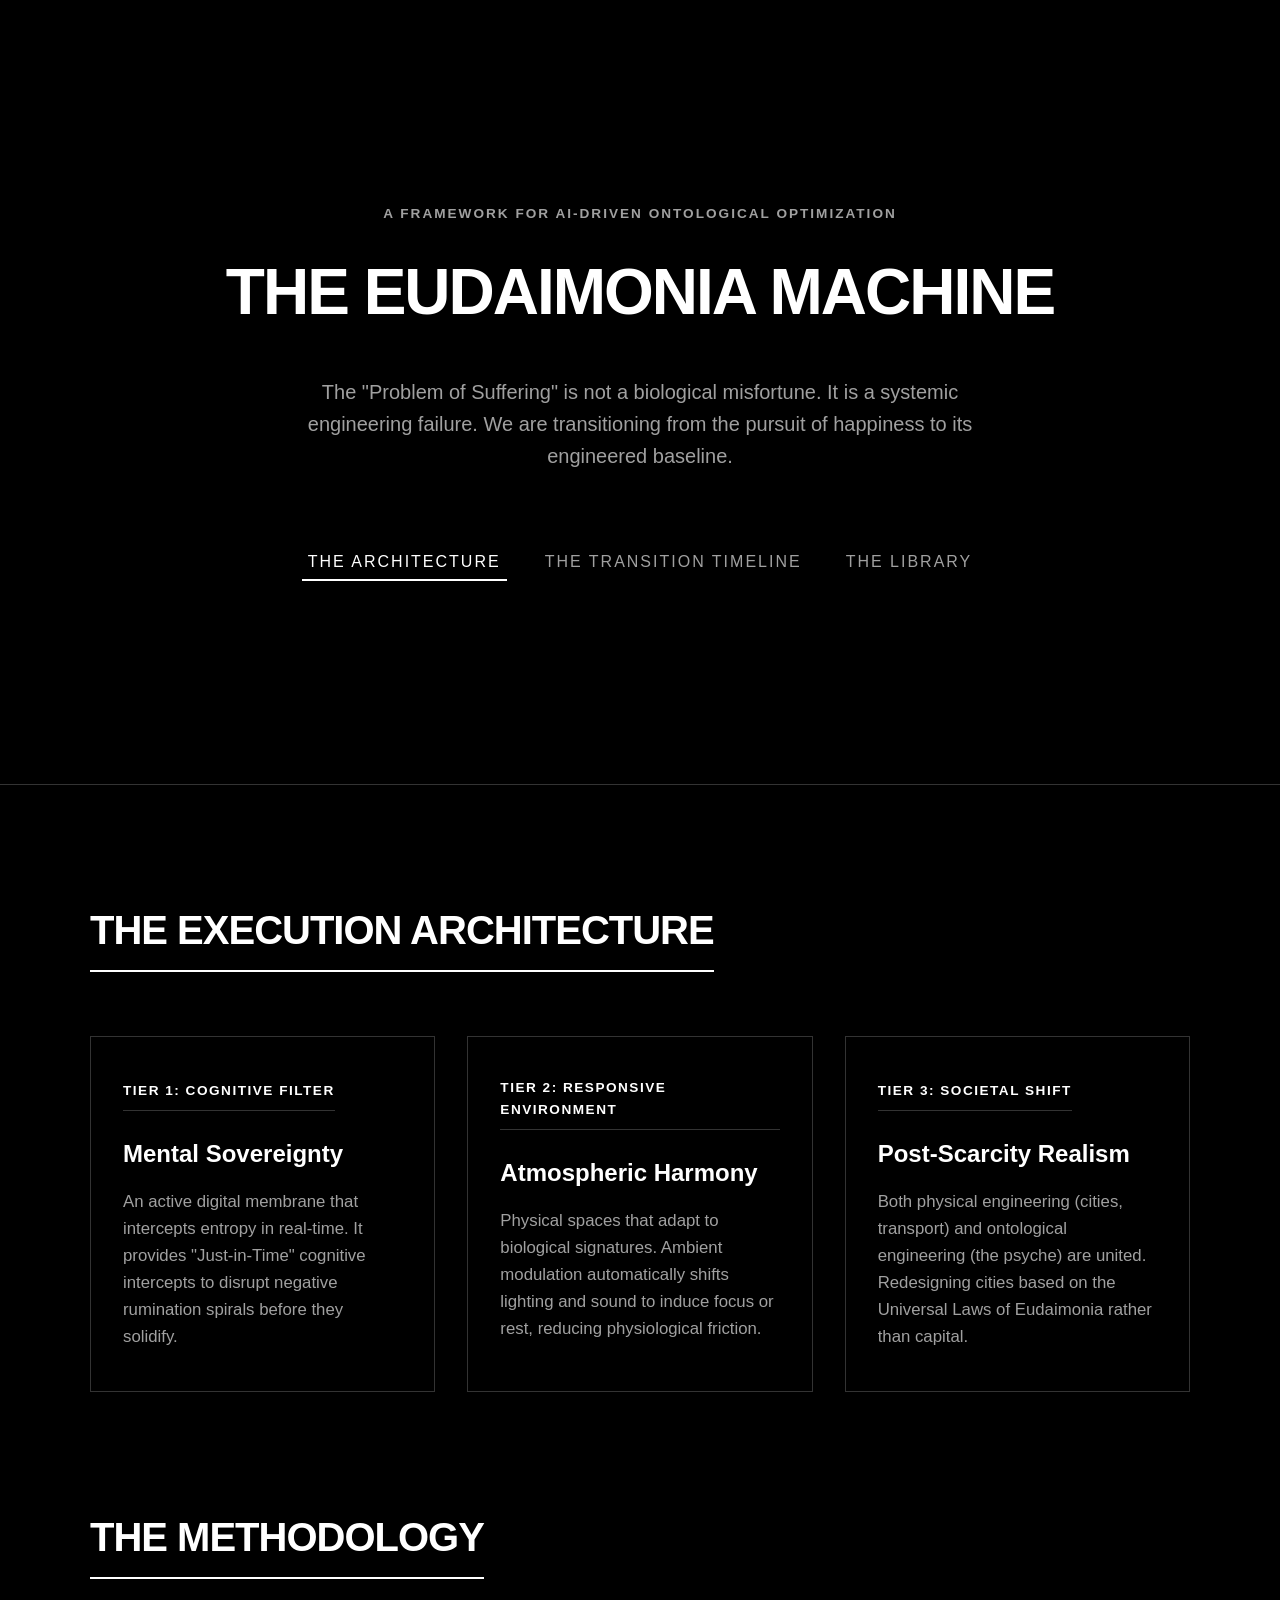
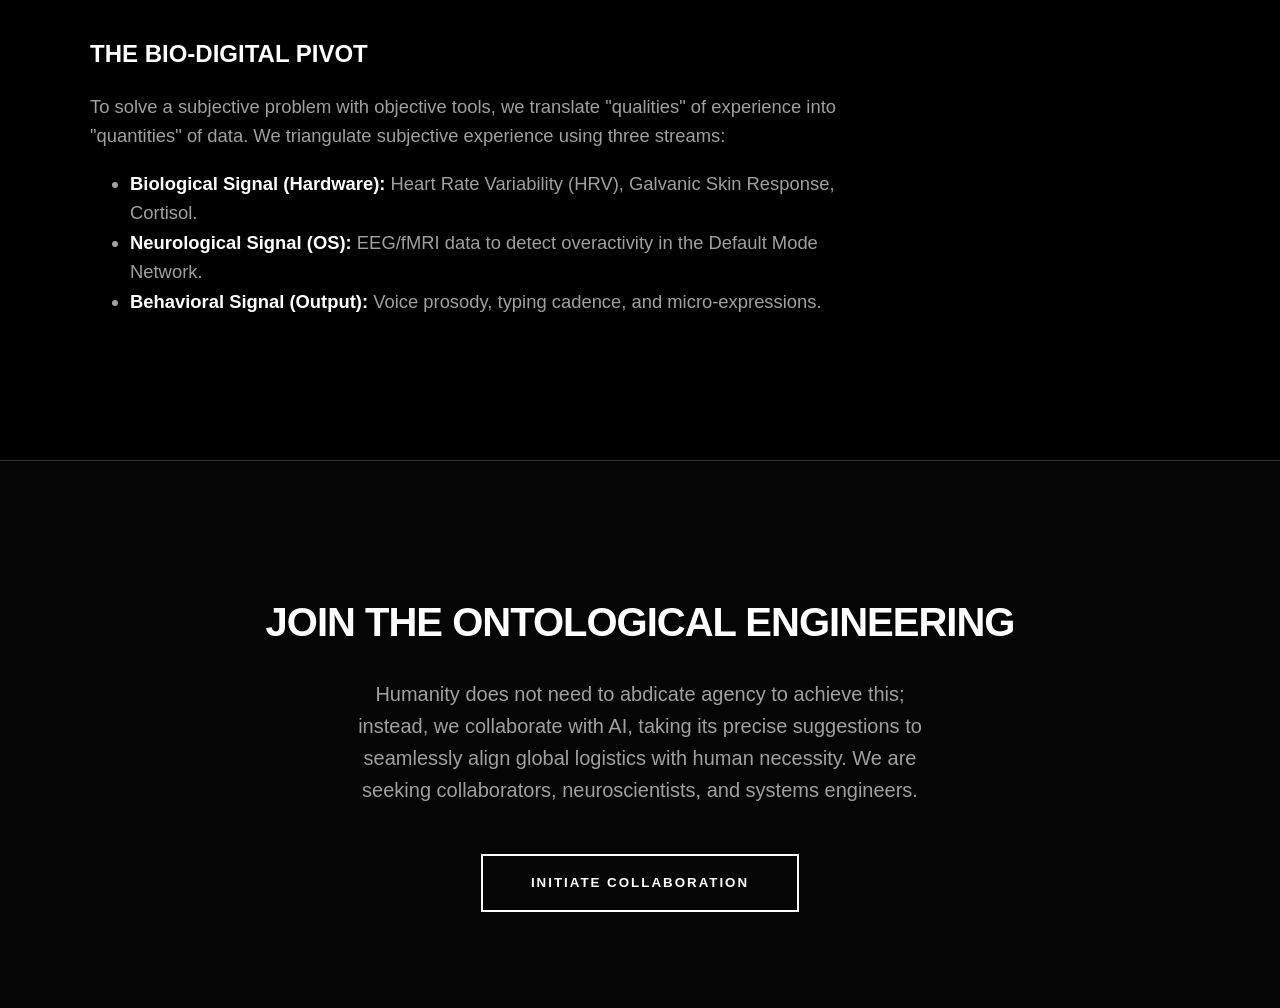
==== index.html @ 65781d97 "Add files via upload" ====
<!DOCTYPE html>
<html lang="en">
<head>
    <meta charset="UTF-8">
    <meta name="viewport" content="width=device-width, initial-scale=1.0">
    <title>The Eudaimonia Machine</title>
    <link rel="stylesheet" href="style.css">
</head>
<body>

    <header>
        <div class="hero-label">A Framework for AI-Driven Ontological Optimization</div>
        <h1>The Eudaimonia Machine</h1>
        <p class="tagline">The "Problem of Suffering" is not a biological misfortune. It is a systemic engineering failure. We are transitioning from the pursuit of happiness to its engineered baseline.</p>
        
        <nav class="navigation">
            <button onclick="loadComponent('architecture.html', this)" class="nav-link active">The Architecture</button>
            <button onclick="loadComponent('timeline.html', this)" class="nav-link">The Transition Timeline</button>
            <button onclick="loadComponent('library.html', this)" class="nav-link">The Library</button>
        </nav>
    </header>

    <div class="container" id="dynamic-content">
        </div>

    <section class="cta" id="cta-footer">
        <h2>Join the Ontological Engineering</h2>
        <p>Humanity does not need to abdicate agency to achieve this; instead, we collaborate with AI, taking its precise suggestions to seamlessly align global logistics with human necessity. We are seeking collaborators, neuroscientists, and systems engineers.</p>
        <button onclick="loadComponent('collaboration.html', null)" class="btn">Initiate Collaboration</button>
    </section>

    <script>
        async function loadComponent(fileName, buttonElement) {
            try {
                // Fetch and inject the content
                const response = await fetch(fileName);
                const htmlContent = await response.text();
                document.getElementById('dynamic-content').innerHTML = htmlContent;

                // Update active states for the top navigation buttons
                if (buttonElement) {
                    document.querySelectorAll('.nav-link').forEach(btn => btn.classList.remove('active'));
                    buttonElement.classList.add('active');
                } else if (fileName === 'collaboration.html') {
                    // If triggered by the footer button, remove active state from top nav
                    document.querySelectorAll('.nav-link').forEach(btn => btn.classList.remove('active'));
                }

                // Hide the CTA footer if we are on the collaboration page
                const footer = document.getElementById('cta-footer');
                if (fileName === 'collaboration.html') {
                    footer.style.display = 'none';
                } else {
                    footer.style.display = 'block';
                }

                // Smooth scroll to the content area
                window.scrollTo({
                    top: document.getElementById('dynamic-content').offsetTop - 50,
                    behavior: 'smooth'
                });

            } catch (error) {
                console.error("Error loading component:", error);
                document.getElementById('dynamic-content').innerHTML = "<p>Error loading content.</p>";
            }
        }

        // Auto-load the architecture section when the page first opens
        window.onload = () => {
            loadComponent('architecture.html', document.querySelector('.nav-link.active'));
        };
    </script>
</body>
</html>
---- style.css ----
/* Strict Black and White Aesthetic */
:root {
    --bg: #000000;
    --text: #ffffff;
    --border: #333333;
    --dim-text: #a0a0a0;
    --hover-border: #ffffff;
}

body {
    background-color: var(--bg);
    color: var(--text);
    font-family: 'Helvetica Neue', Helvetica, Arial, sans-serif;
    line-height: 1.6;
    margin: 0;
    overflow-x: hidden;
    -webkit-font-smoothing: antialiased;
}

/* Header & Navigation */
header {
    min-height: 80vh;
    display: flex;
    flex-direction: column;
    justify-content: center;
    align-items: center;
    text-align: center;
    padding: 2rem;
    border-bottom: 1px solid var(--border);
}

.hero-label {
    font-weight: bold;
    color: var(--dim-text);
    text-transform: uppercase;
    font-size: 0.85rem;
    letter-spacing: 2px;
    margin-bottom: 1rem;
}

h1 {
    font-size: 4rem;
    letter-spacing: -2px;
    margin: 0 0 1rem 0;
    text-transform: uppercase;
}

.tagline {
    font-size: 1.25rem;
    color: var(--dim-text);
    max-width: 700px;
    margin-top: 1rem;
    margin-bottom: 3rem;
}

.navigation {
    display: flex;
    gap: 2rem;
    margin-top: 2rem;
}

.nav-link {
    background: transparent;
    border: none;
    color: var(--dim-text);
    font-size: 1rem;
    text-transform: uppercase;
    letter-spacing: 2px;
    text-decoration: none;
    padding-bottom: 0.5rem;
    border-bottom: 2px solid transparent;
    transition: all 0.3s ease;
}

.nav-link:hover, .nav-link.active {
    color: var(--text);
    border-bottom-color: var(--text);
}

/* Layout & Typography */
.container {
    max-width: 1100px;
    margin: 0 auto;
    padding: 5rem 2rem;
}

h2 {
    font-size: 2.5rem;
    margin-bottom: 2rem;
    letter-spacing: -1px;
    text-transform: uppercase;
    border-bottom: 2px solid var(--text);
    padding-bottom: 0.5rem;
    display: inline-block;
}

/* Cards */
.grid {
    display: grid;
    grid-template-columns: repeat(auto-fit, minmax(320px, 1fr));
    gap: 2rem;
    margin-top: 2rem;
    margin-bottom: 5rem;
}

.card {
    background: transparent;
    border: 1px solid var(--border);
    padding: 2.5rem 2rem;
    transition: transform 0.3s ease, border-color 0.3s ease;
}

.card:hover {
    transform: translateY(-5px);
    border-color: var(--hover-border);
}

.tier-label {
    font-weight: bold;
    color: var(--text);
    text-transform: uppercase;
    font-size: 0.85rem;
    letter-spacing: 1.5px;
    border-bottom: 1px solid var(--border);
    padding-bottom: 0.5rem;
    margin-bottom: 1.5rem;
    display: inline-block;
}

.card h3 {
    font-size: 1.5rem;
    margin-top: 0;
    margin-bottom: 1rem;
}

.card p {
    color: var(--dim-text);
    font-size: 1.05rem;
    margin: 0;
}

/* Content Blocks & Quotes */
.content-block {
    margin-bottom: 4rem;
    max-width: 800px;
}

.content-block h3 {
    font-size: 1.5rem;
    margin-bottom: 1rem;
    text-transform: uppercase;
}

.content-block p, .content-block ul {
    font-size: 1.15rem;
    color: var(--dim-text);
}

.content-block strong {
    color: var(--text);
}

.quote {
    border-left: 3px solid var(--text);
    padding-left: 1.5rem;
    margin: 2rem 0;
    font-style: italic;
    font-size: 1.25rem;
    color: var(--text);
}

/* CTA Section */
.cta {
    text-align: center;
    padding: 6rem 2rem;
    border-top: 1px solid var(--border);
    background: #050505;
}

.cta h2 { border: none; margin-bottom: 1rem; }
.cta p {
    color: var(--dim-text);
    font-size: 1.25rem;
    max-width: 600px;
    margin: 0 auto 3rem auto;
}

.btn {
    background: transparent;
    color: var(--text);
    border: 2px solid var(--text);
    padding: 1.2rem 3rem;
    text-decoration: none;
    font-weight: bold;
    text-transform: uppercase;
    letter-spacing: 2px;
    display: inline-block;
    transition: all 0.3s ease;
}

.btn:hover {
    background: var(--text);
    color: var(--bg);
}

@media (max-width: 768px) {
    h1 { font-size: 2.5rem; }
    h2 { font-size: 2rem; }
}

/* Form Styles */
.form-container {
    max-width: 600px;
    margin: 0 auto 4rem auto;
}

.form-group {
    margin-bottom: 2rem;
    text-align: left;
}

.form-group label {
    display: block;
    margin-bottom: 0.5rem;
    color: var(--dim-text);
    text-transform: uppercase;
    font-size: 0.85rem;
    letter-spacing: 1px;
}

.form-control {
    width: 100%;
    padding: 1rem;
    background: rgba(255, 255, 255, 0.05);
    border: 1px solid var(--border);
    color: var(--text);
    font-family: inherit;
    font-size: 1rem;
    box-sizing: border-box;
    transition: border-color 0.3s ease;
}

.form-control:focus {
    outline: none;
    border-color: var(--text);
    background: rgba(255, 255, 255, 0.1);
}

textarea.form-control {
    resize: vertical;
    min-height: 150px;
}
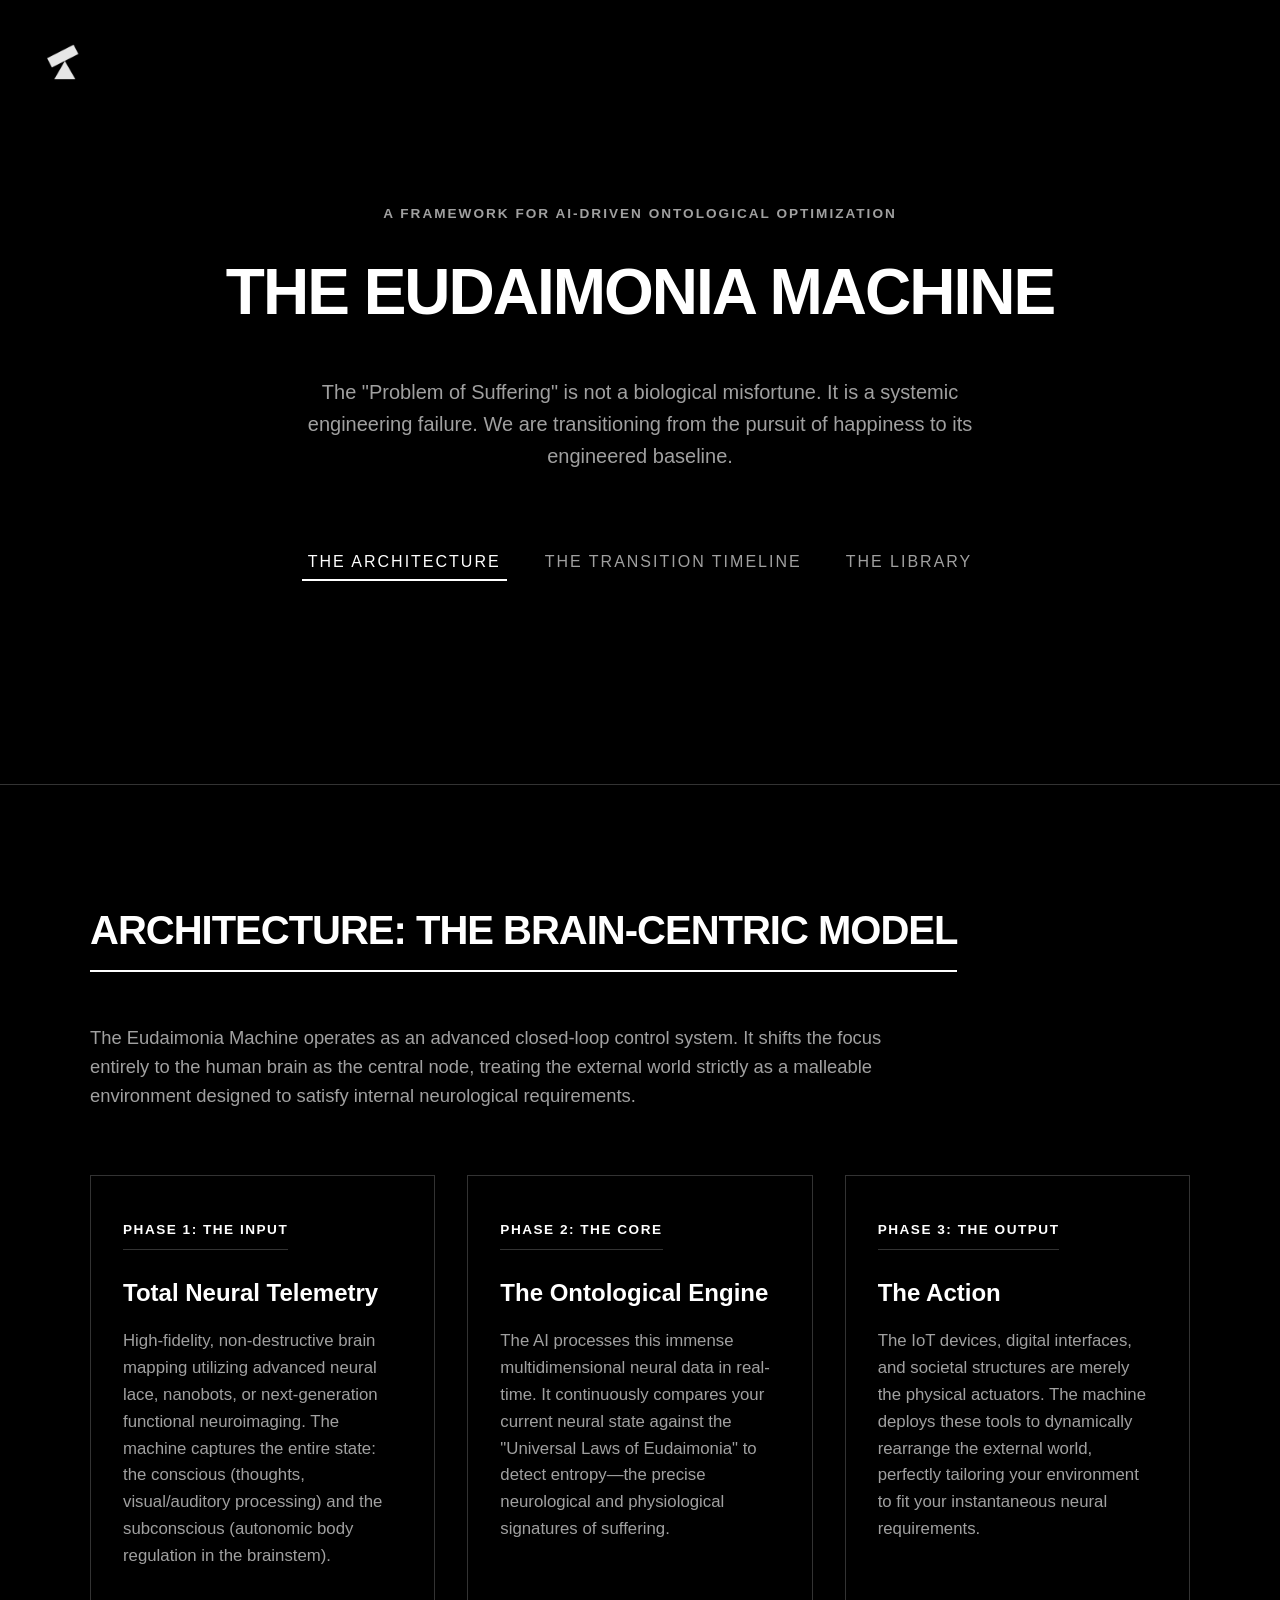
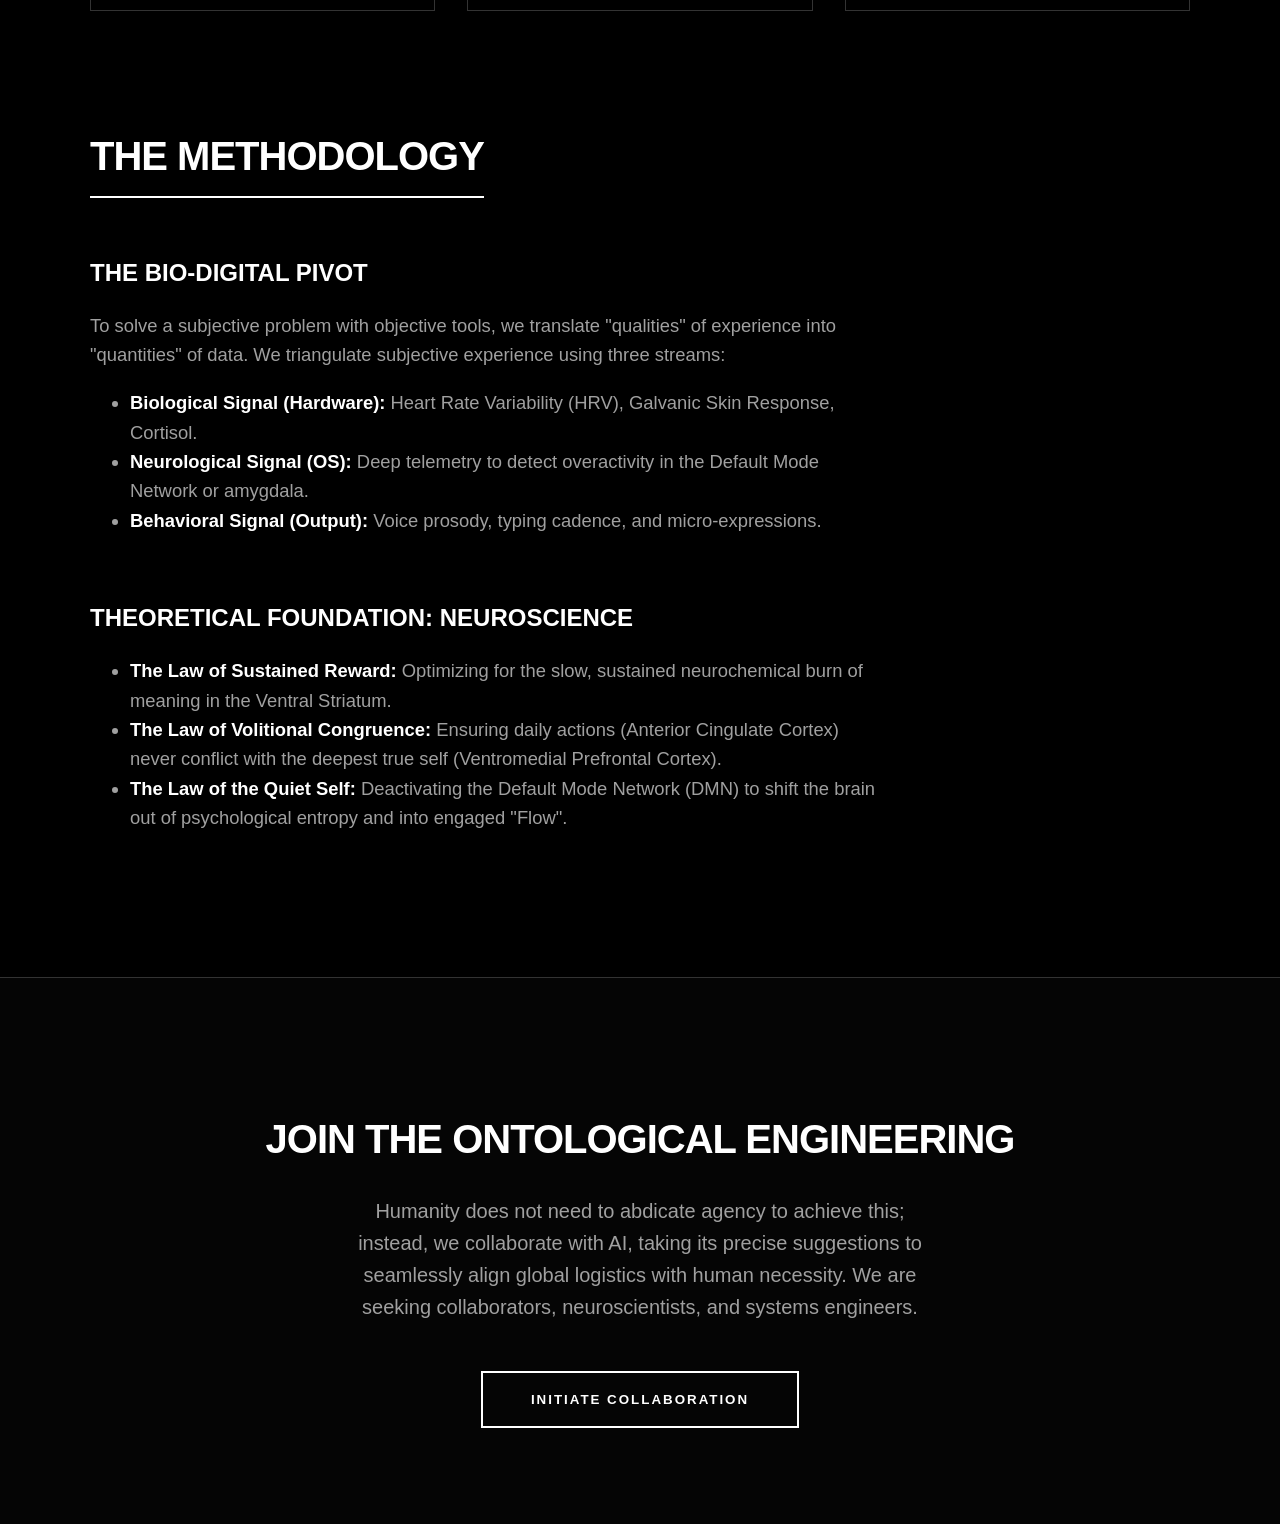
==== commit 2134ef6a: "Add files via upload" ====
--- a/index.html
+++ b/index.html
@@ -9,6 +9,12 @@
 <body>
 
     <header>
+        <div class="logo-container">
+            <a href="index.html">
+                <img src="Pivot.png" alt="Pivot Studio Logo" class="logo">
+            </a>
+        </div>
+
         <div class="hero-label">A Framework for AI-Driven Ontological Optimization</div>
         <h1>The Eudaimonia Machine</h1>
         <p class="tagline">The "Problem of Suffering" is not a biological misfortune. It is a systemic engineering failure. We are transitioning from the pursuit of happiness to its engineered baseline.</p>
--- a/style.css
+++ b/style.css
@@ -249,4 +249,23 @@
 textarea.form-control {
     resize: vertical;
     min-height: 150px;
+}
+
+/* Logo Positioning */
+.logo-container {
+    position: absolute;
+    top: 2rem;
+    left: 2rem;
+    z-index: 100;
+}
+
+.logo {
+    width: 60px; /* Adjust this value to make the logo bigger or smaller */
+    height: auto;
+    opacity: 0.9;
+    transition: opacity 0.3s ease;
+}
+
+.logo:hover {
+    opacity: 1;
 }
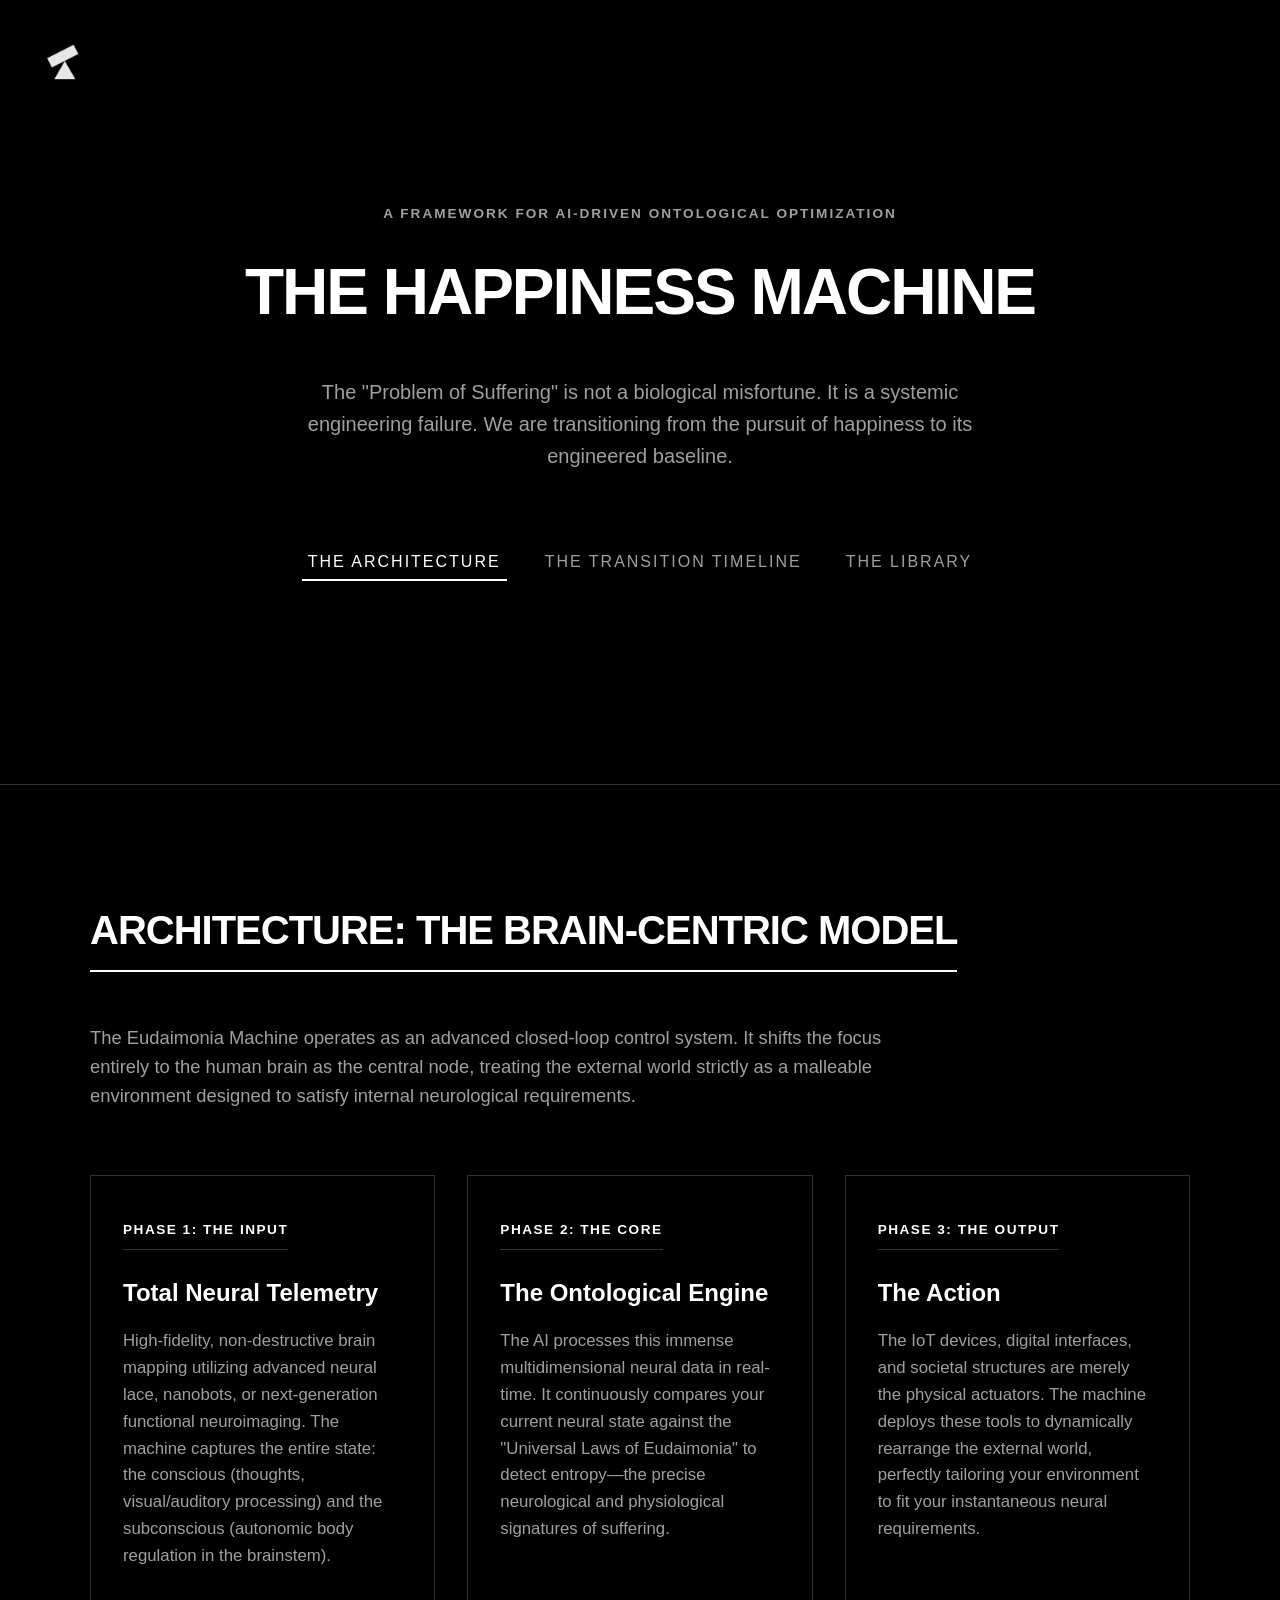
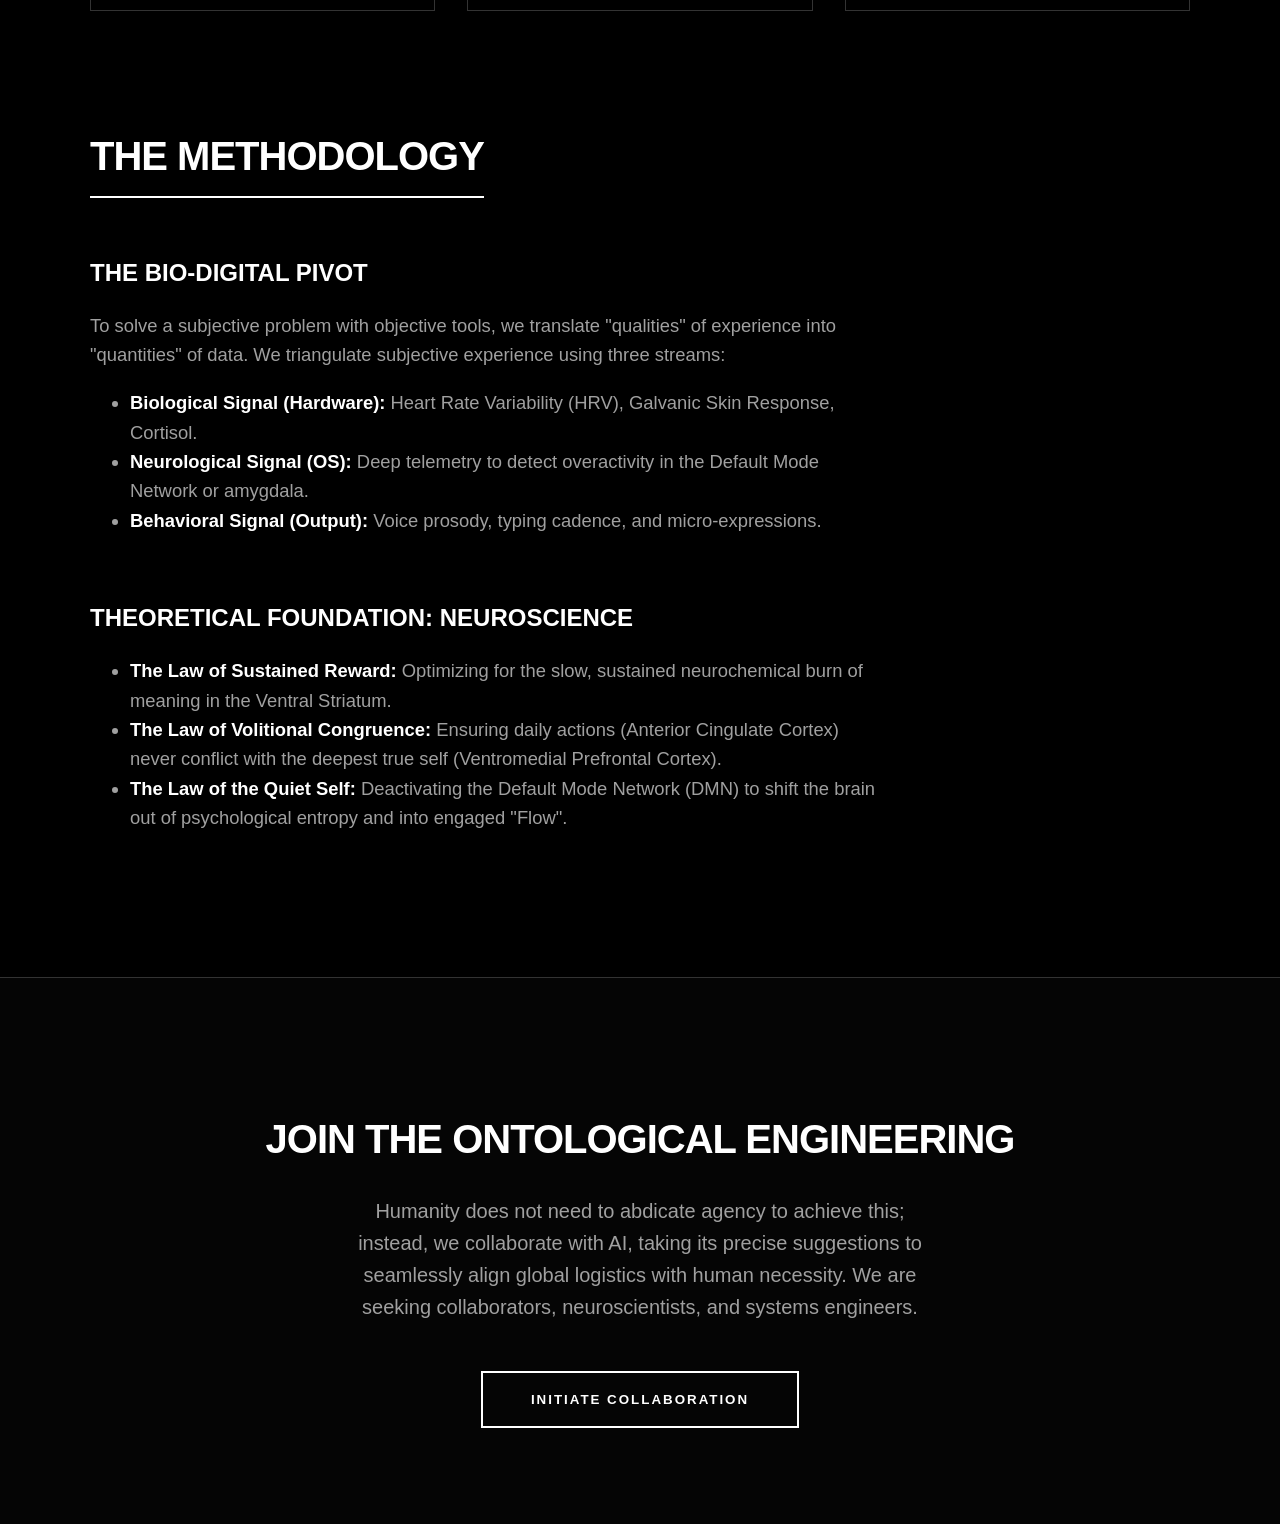
==== commit 12dfe2df: "Change title from 'Eudaimonia Machine' to 'Happiness Machine' Updated the title and keywords in the " ====
--- a/index.html
+++ b/index.html
@@ -4,6 +4,8 @@
     <meta charset="UTF-8">
     <meta name="viewport" content="width=device-width, initial-scale=1.0">
     <title>The Eudaimonia Machine</title>
+    <meta name="description" content="A framework for AI-driven ontological optimization. Transitioning from the pursuit of happiness to its engineered baseline.">
+    <meta name="keywords" content="Eudaimonia, Happiness, AI, Post-Scarcity, Ontological Engineering, Neuroscience">
     <link rel="stylesheet" href="style.css">
 </head>
 <body>
@@ -16,7 +18,7 @@
         </div>
 
         <div class="hero-label">A Framework for AI-Driven Ontological Optimization</div>
-        <h1>The Eudaimonia Machine</h1>
+        <h1>The Happiness Machine</h1>
         <p class="tagline">The "Problem of Suffering" is not a biological misfortune. It is a systemic engineering failure. We are transitioning from the pursuit of happiness to its engineered baseline.</p>
         
         <nav class="navigation">
@@ -78,4 +80,5 @@
         };
     </script>
 </body>
-</html>+
+</html>
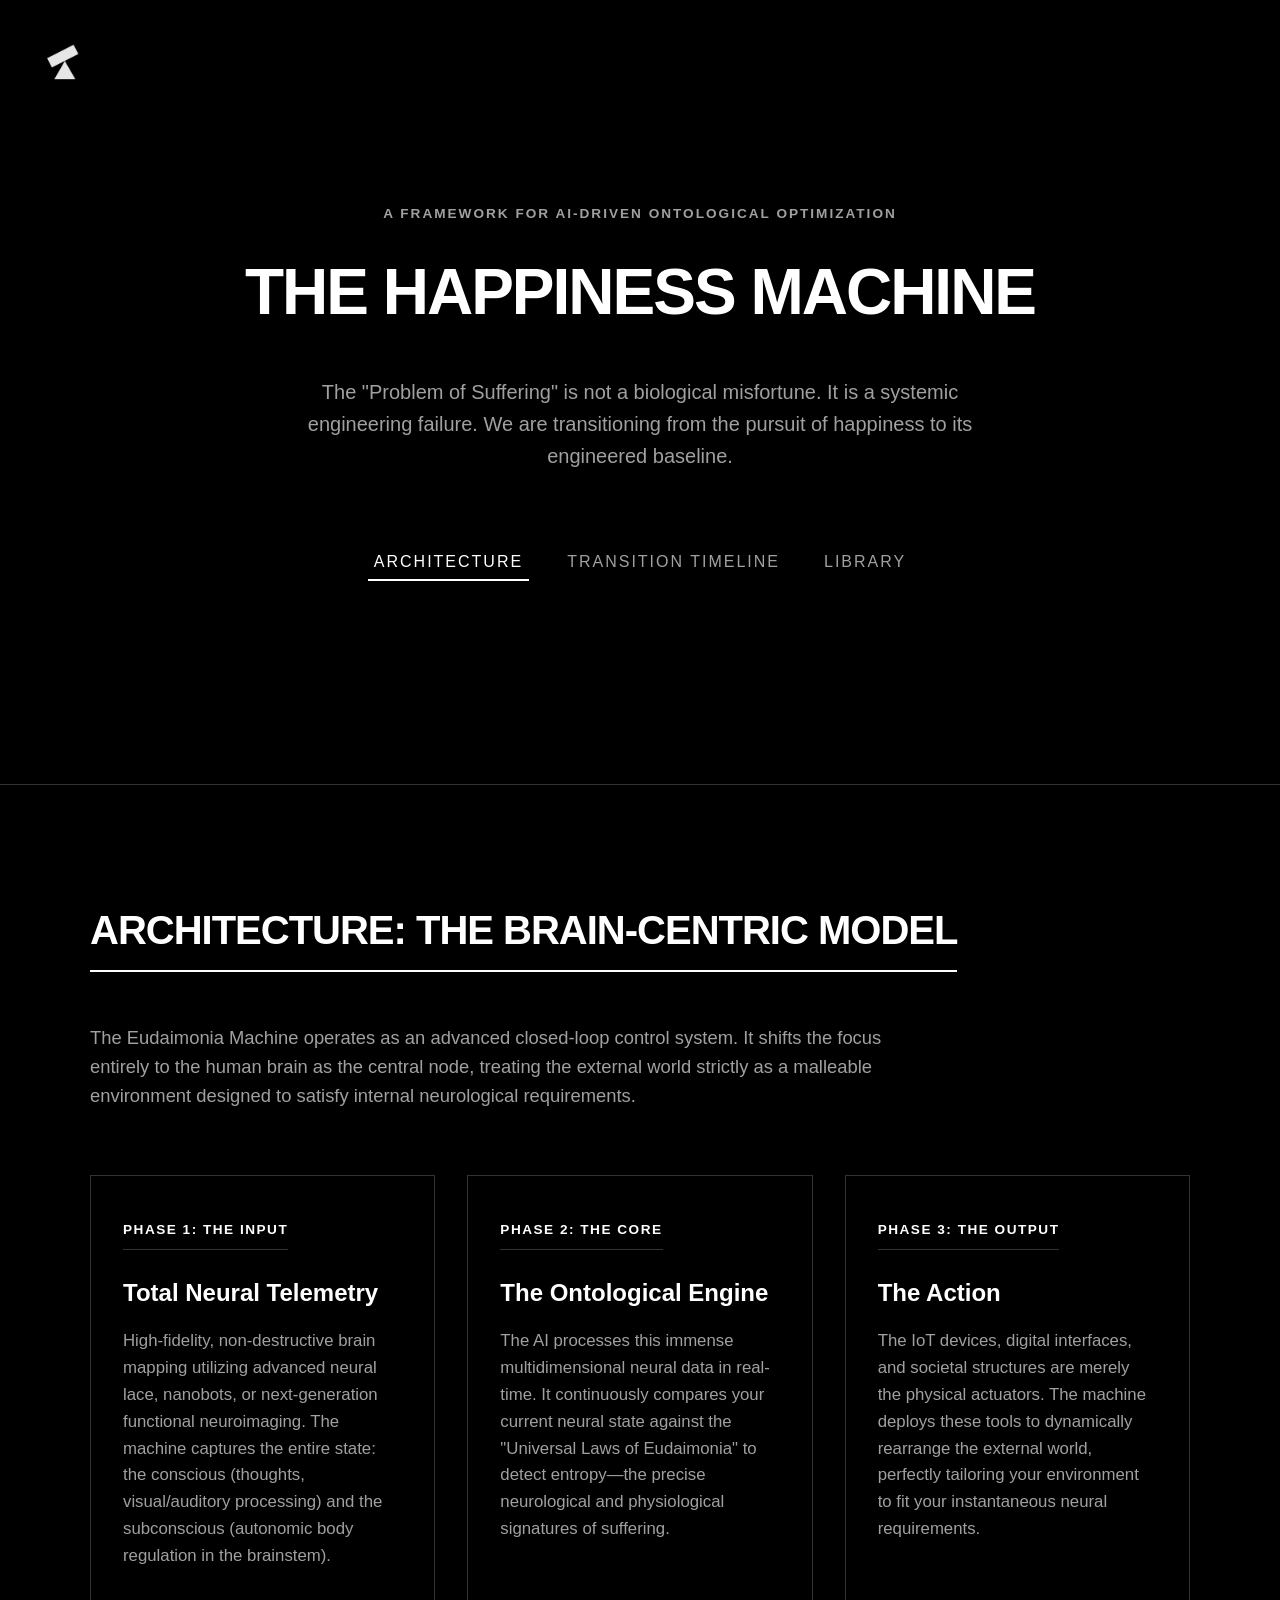
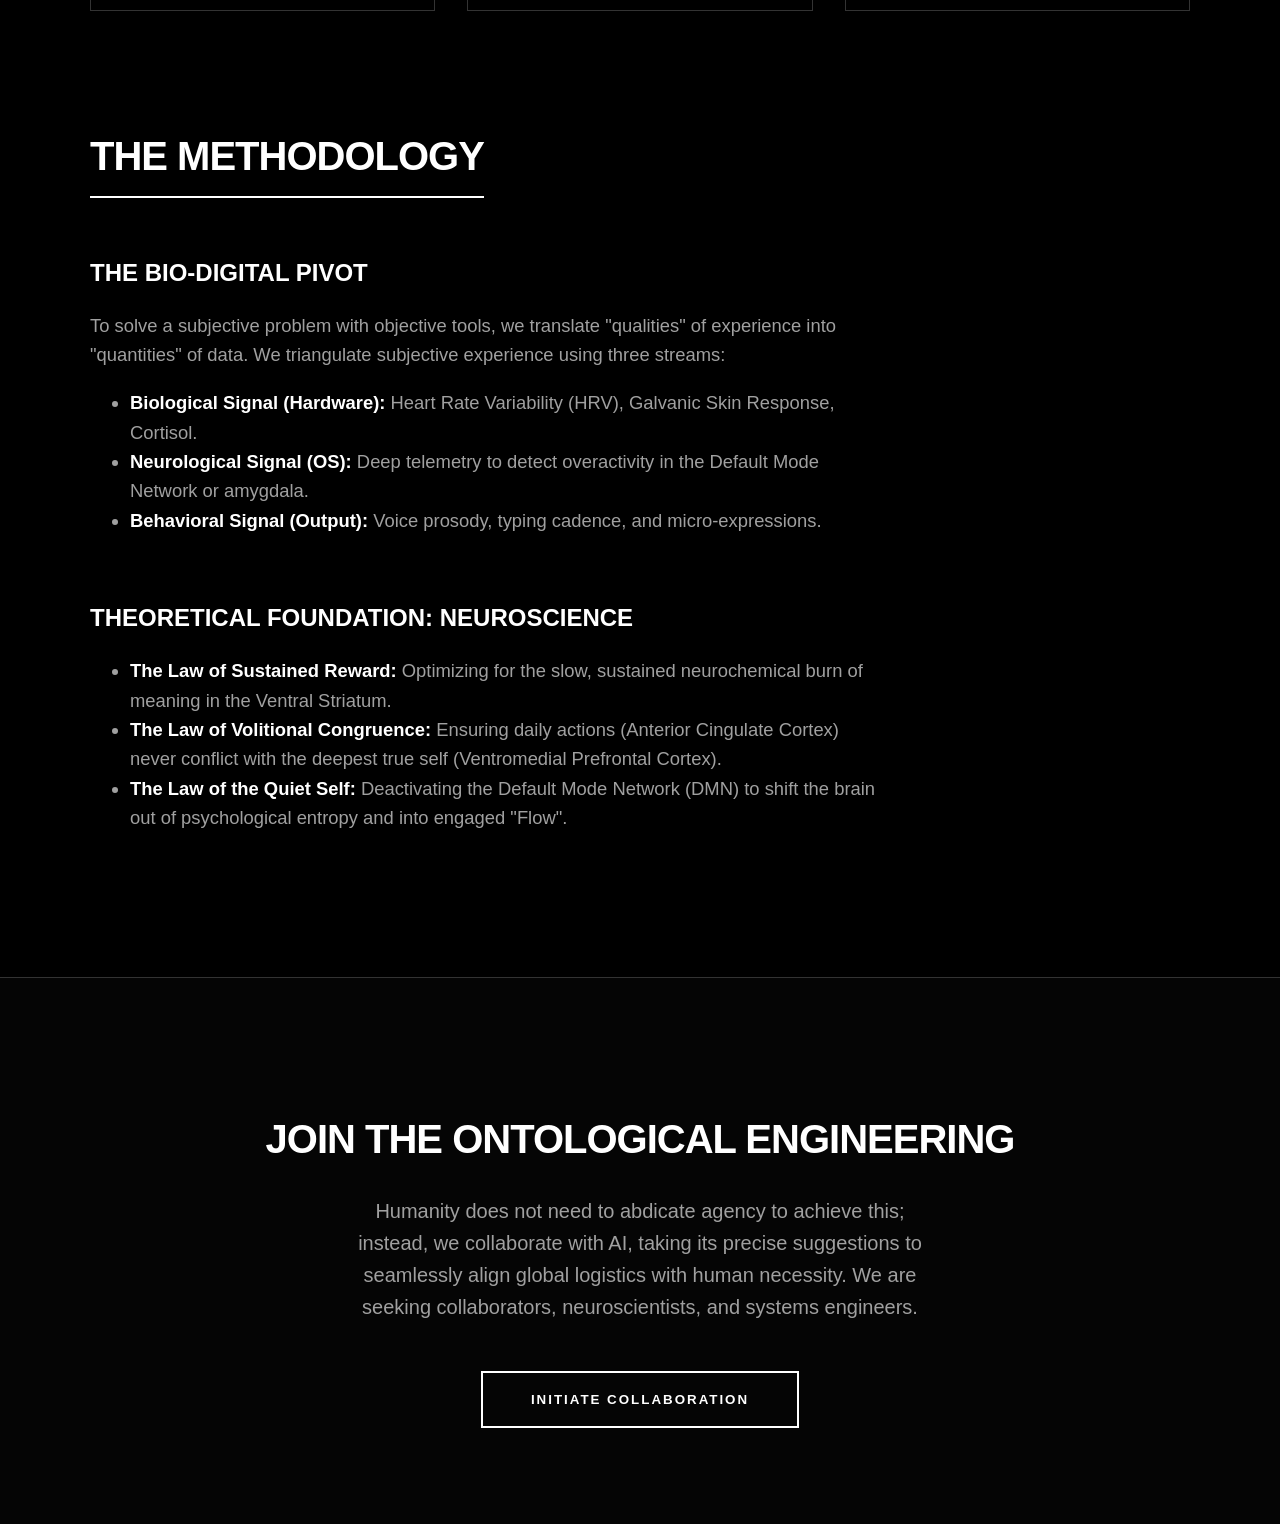
==== commit 4033dc0c: "Update index.html" ====
--- a/index.html
+++ b/index.html
@@ -22,9 +22,9 @@
         <p class="tagline">The "Problem of Suffering" is not a biological misfortune. It is a systemic engineering failure. We are transitioning from the pursuit of happiness to its engineered baseline.</p>
         
         <nav class="navigation">
-            <button onclick="loadComponent('architecture.html', this)" class="nav-link active">The Architecture</button>
-            <button onclick="loadComponent('timeline.html', this)" class="nav-link">The Transition Timeline</button>
-            <button onclick="loadComponent('library.html', this)" class="nav-link">The Library</button>
+            <button onclick="loadComponent('architecture.html', this)" class="nav-link active">Architecture</button>
+            <button onclick="loadComponent('timeline.html', this)" class="nav-link">Transition Timeline</button>
+            <button onclick="loadComponent('library.html', this)" class="nav-link">Library</button>
         </nav>
     </header>
 
@@ -82,3 +82,4 @@
 </body>
 
 </html>
+
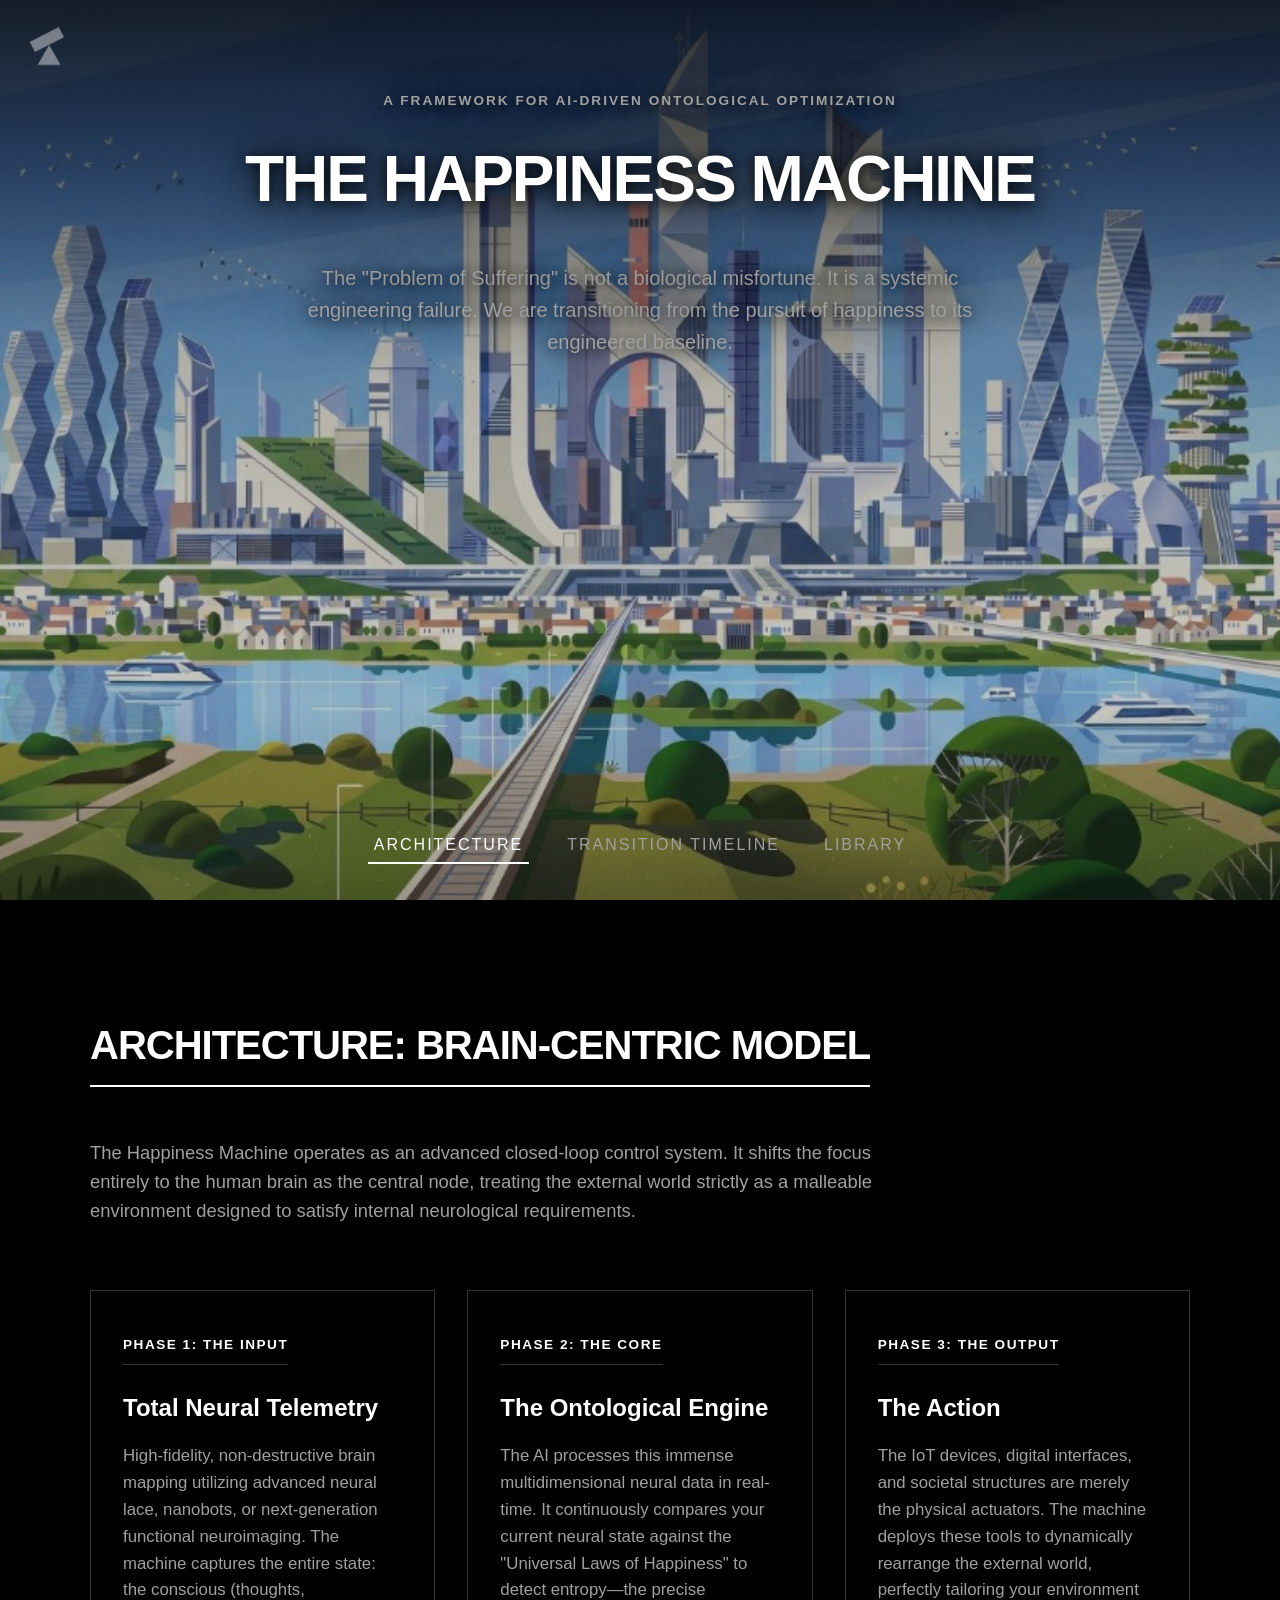
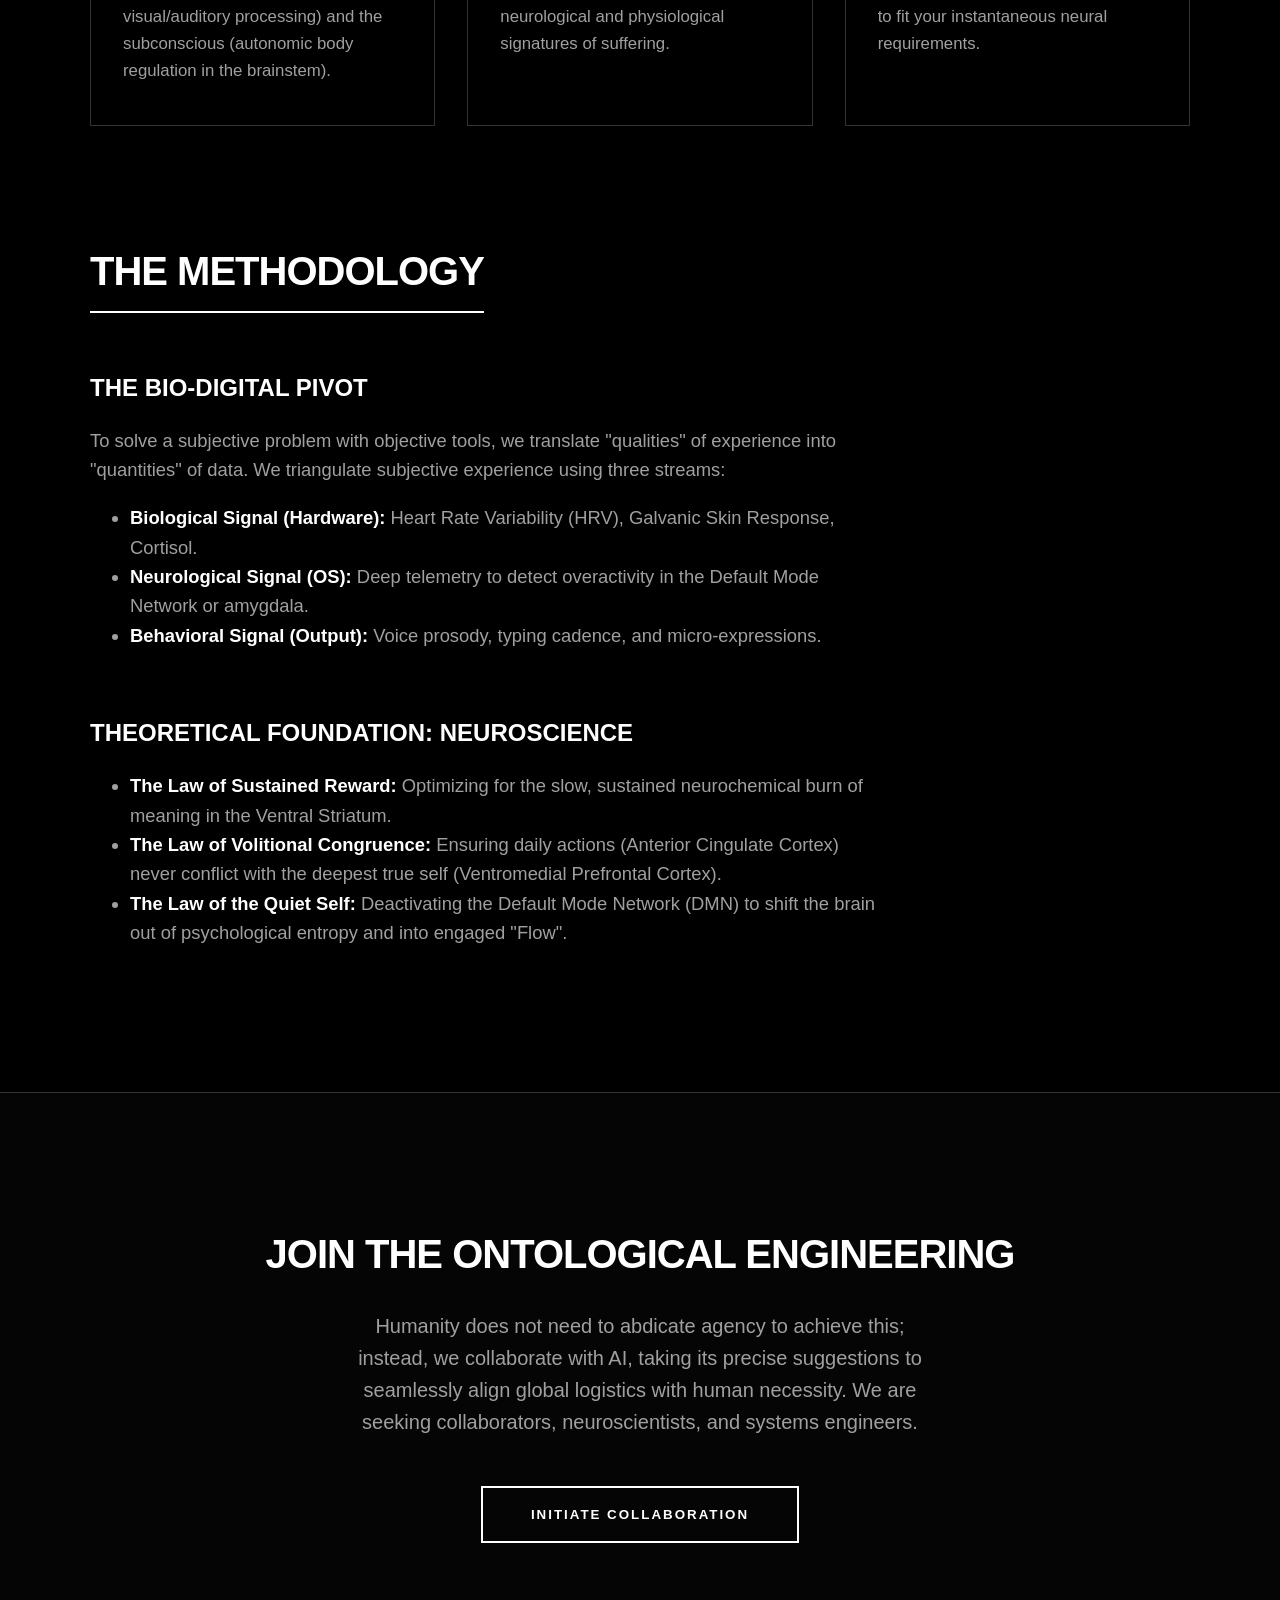
==== commit 4fbc15ae: "Add files via upload" ====
--- a/index.html
+++ b/index.html
@@ -2,17 +2,17 @@
 <html lang="en">
 <head>
     <meta charset="UTF-8">
-    <meta name="viewport" content="width=device-width, initial-scale=1.0">
-    <title>The Eudaimonia Machine</title>
+    <meta name="viewport" content="width=device-width, initial-scale=1.0, viewport-fit=cover">
+    <title>The Happiness Machine</title>
     <meta name="description" content="A framework for AI-driven ontological optimization. Transitioning from the pursuit of happiness to its engineered baseline.">
-    <meta name="keywords" content="Eudaimonia, Happiness, AI, Post-Scarcity, Ontological Engineering, Neuroscience">
+    <meta name="keywords" content="Happiness Machine, AI, Post-Scarcity, Ontological Engineering, Neuroscience">
     <link rel="stylesheet" href="style.css">
 </head>
 <body>
 
-    <header>
+    <header class="site-hero">
         <div class="logo-container">
-            <a href="index.html">
+            <a href="about.html" aria-label="About Team Pivot">
                 <img src="Pivot.png" alt="Pivot Studio Logo" class="logo">
             </a>
         </div>
@@ -38,23 +38,113 @@
     </section>
 
     <script>
+        function closeCollaborationPage() {
+            const archButton = document.querySelector('.navigation .nav-link');
+            loadComponent('architecture.html', archButton);
+        }
+
+        function initCollaborationForm() {
+            const form = document.getElementById('collab-form');
+            const statusEl = document.getElementById('collab-form-status');
+            const submitBtn = document.getElementById('collab-submit');
+            const keyInput = document.getElementById('web3forms-access-key');
+            if (!form || form.dataset.bound === '1') return;
+            form.dataset.bound = '1';
+
+            const accessKey = keyInput && keyInput.value ? keyInput.value.trim() : '';
+            const keyMissing = !accessKey || accessKey === 'WEB3FORMS_ACCESS_KEY';
+
+            if (keyMissing) {
+                if (statusEl) {
+                    statusEl.textContent =
+                        'Add your Web3Forms access key: sign up at web3forms.com, copy the key, and replace WEB3FORMS_ACCESS_KEY in collaboration.html.';
+                }
+                if (submitBtn) submitBtn.disabled = true;
+            }
+
+            if (statusEl && location.protocol === 'file:' && !keyMissing) {
+                statusEl.textContent =
+                    'If submit fails, open this site through a local server (e.g. npx serve) instead of double-clicking the HTML file.';
+            }
+
+            form.addEventListener('submit', async (e) => {
+                e.preventDefault();
+                if (keyMissing) return;
+
+                const honeypot = form.querySelector('input[name="botcheck"]');
+                if (honeypot && honeypot.value.trim()) {
+                    return;
+                }
+
+                const name = document.getElementById('collab-name')?.value?.trim() || '';
+                const email = document.getElementById('collab-email')?.value?.trim() || '';
+                const discipline = document.getElementById('collab-discipline')?.value?.trim() || '';
+                const message = document.getElementById('collab-message')?.value?.trim() || '';
+
+                if (submitBtn) {
+                    submitBtn.disabled = true;
+                    submitBtn.textContent = 'Sending…';
+                }
+                if (statusEl) statusEl.textContent = '';
+
+                const payload = {
+                    access_key: accessKey,
+                    subject: 'Happiness Machine — collaboration proposal',
+                    name,
+                    email,
+                    message: `Discipline: ${discipline}\n\n${message}`,
+                };
+
+                try {
+                    const res = await fetch('https://api.web3forms.com/submit', {
+                        method: 'POST',
+                        headers: {
+                            'Content-Type': 'application/json',
+                            Accept: 'application/json',
+                        },
+                        body: JSON.stringify(payload),
+                    });
+                    const data = await res.json().catch(() => ({}));
+                    if (data.success) {
+                        if (statusEl) {
+                            statusEl.textContent = 'Thank you — your proposal was sent. We will be in touch.';
+                        }
+                        form.reset();
+                    } else if (statusEl) {
+                        statusEl.textContent =
+                            (data.message && String(data.message)) ||
+                            'Could not send. Check your access key and try again.';
+                    }
+                } catch (err) {
+                    if (statusEl) {
+                        statusEl.textContent =
+                            'Could not reach the form service. Use a local dev server (not file://) or check your network.';
+                    }
+                }
+                if (submitBtn) {
+                    submitBtn.disabled = false;
+                    submitBtn.textContent = 'Submit Proposal';
+                }
+            });
+        }
+
         async function loadComponent(fileName, buttonElement) {
             try {
-                // Fetch and inject the content
                 const response = await fetch(fileName);
                 const htmlContent = await response.text();
                 document.getElementById('dynamic-content').innerHTML = htmlContent;
 
-                // Update active states for the top navigation buttons
+                if (fileName === 'collaboration.html') {
+                    initCollaborationForm();
+                }
+
                 if (buttonElement) {
                     document.querySelectorAll('.nav-link').forEach(btn => btn.classList.remove('active'));
                     buttonElement.classList.add('active');
                 } else if (fileName === 'collaboration.html') {
-                    // If triggered by the footer button, remove active state from top nav
                     document.querySelectorAll('.nav-link').forEach(btn => btn.classList.remove('active'));
                 }
 
-                // Hide the CTA footer if we are on the collaboration page
                 const footer = document.getElementById('cta-footer');
                 if (fileName === 'collaboration.html') {
                     footer.style.display = 'none';
@@ -62,24 +152,20 @@
                     footer.style.display = 'block';
                 }
 
-                // Smooth scroll to the content area
                 window.scrollTo({
                     top: document.getElementById('dynamic-content').offsetTop - 50,
                     behavior: 'smooth'
                 });
 
             } catch (error) {
-                console.error("Error loading component:", error);
+                console.error("Error loading content:", error);
                 document.getElementById('dynamic-content').innerHTML = "<p>Error loading content.</p>";
             }
         }
 
-        // Auto-load the architecture section when the page first opens
         window.onload = () => {
             loadComponent('architecture.html', document.querySelector('.nav-link.active'));
         };
     </script>
 </body>
-
 </html>
-
--- a/style.css
+++ b/style.css
@@ -17,16 +17,66 @@
     -webkit-font-smoothing: antialiased;
 }
 
-/* Header & Navigation */
-header {
-    min-height: 80vh;
+/* Header — full-viewport image; title/tagline top; three nav buttons anchored to bottom of first screen */
+header.site-hero {
+    position: relative;
+    isolation: isolate;
+    overflow: hidden;
+    min-height: 100vh;
+    min-height: 100dvh;
     display: flex;
     flex-direction: column;
-    justify-content: center;
+    justify-content: flex-start;
     align-items: center;
     text-align: center;
     padding: 2rem;
-    border-bottom: 1px solid var(--border);
+    padding-top: clamp(4.25rem, 10vh, 6.5rem);
+    padding-bottom: max(1.25rem, env(safe-area-inset-bottom, 0px));
+    padding-bottom: clamp(1.25rem, 4vh, 2.75rem);
+    border-bottom: none;
+    box-sizing: border-box;
+}
+
+header.site-hero::before {
+    content: "";
+    position: absolute;
+    inset: 0;
+    z-index: 0;
+    background-color: #050508;
+    background-image: url("hero-bg.png");
+    background-size: cover;
+    background-position: center top;
+    background-repeat: no-repeat;
+    /* Full color — no desaturation */
+}
+
+header.site-hero::after {
+    content: "";
+    position: absolute;
+    inset: 0;
+    z-index: 1;
+    pointer-events: none;
+    /* Top dark for logo/title; bottom stays lighter so river / park shows through */
+    background: linear-gradient(
+        180deg,
+        rgba(0, 0, 0, 0.82) 0%,
+        rgba(0, 0, 0, 0.28) 38%,
+        rgba(0, 0, 0, 0.22) 55%,
+        rgba(0, 0, 0, 0.18) 78%,
+        rgba(0, 0, 0, 0.35) 100%
+    );
+}
+
+header.site-hero > *:not(.logo-container) {
+    position: relative;
+    z-index: 2;
+}
+
+header.site-hero .hero-label,
+header.site-hero h1,
+header.site-hero .tagline,
+header.site-hero .navigation {
+    text-shadow: 0 0 48px rgba(0, 0, 0, 0.95), 0 2px 14px rgba(0, 0, 0, 0.85);
 }
 
 .hero-label {
@@ -50,13 +100,21 @@
     color: var(--dim-text);
     max-width: 700px;
     margin-top: 1rem;
-    margin-bottom: 3rem;
+    margin-bottom: 0;
 }
 
 .navigation {
     display: flex;
     gap: 2rem;
     margin-top: 2rem;
+}
+
+header.site-hero .navigation {
+    margin-top: auto;
+    padding-top: 1rem;
+    width: 100%;
+    justify-content: center;
+    flex-wrap: wrap;
 }
 
 .nav-link {
@@ -82,6 +140,11 @@
     max-width: 1100px;
     margin: 0 auto;
     padding: 5rem 2rem;
+}
+
+/* Main column (Architecture, etc.): solid black & white — no hero image */
+#dynamic-content.container {
+    background-color: var(--bg);
 }
 
 h2 {
@@ -169,6 +232,112 @@
     color: var(--text);
 }
 
+/* Standalone About page (full document, not injected) */
+body.about-standalone {
+    margin: 0;
+    min-height: 100vh;
+    min-height: 100dvh;
+    background-color: var(--bg);
+}
+
+.about-standalone-logo {
+    position: fixed;
+    top: calc(1.5rem + env(safe-area-inset-top, 0px));
+    left: calc(1.5rem + env(safe-area-inset-left, 0px));
+    z-index: 90;
+}
+
+.about-standalone-logo .logo {
+    width: 44px;
+    height: auto;
+    opacity: 0.42;
+    transition: opacity 0.35s ease;
+    display: block;
+}
+
+.about-standalone-logo:hover .logo {
+    opacity: 1;
+}
+
+.about-standalone-main {
+    min-height: 100vh;
+    min-height: 100dvh;
+    display: flex;
+    align-items: center;
+    justify-content: center;
+    padding: 5.5rem 2rem 3rem;
+    box-sizing: border-box;
+}
+
+.about-standalone-inner {
+    width: 100%;
+    max-width: 42rem;
+}
+
+.about-standalone-title {
+    font-size: 2.5rem;
+    letter-spacing: -1px;
+    margin: 0 0 2.25rem 0;
+    text-transform: uppercase;
+    border-bottom: 2px solid var(--text);
+    padding-bottom: 0.5rem;
+    display: inline-block;
+}
+
+.about-back-link {
+    margin-top: 3rem;
+    margin-bottom: 0;
+}
+
+.about-back-anchor {
+    color: var(--dim-text);
+    text-decoration: none;
+    font-size: 0.95rem;
+    text-transform: uppercase;
+    letter-spacing: 2px;
+    border-bottom: 1px solid transparent;
+    transition: color 0.3s ease, border-color 0.3s ease;
+}
+
+.about-back-anchor:hover {
+    color: var(--text);
+    border-bottom-color: var(--text);
+}
+
+/* About (injected fragment — unused if only standalone; kept for compatibility) */
+.about-page h2 {
+    margin-bottom: 2.25rem;
+}
+
+.about-quote {
+    margin: 0 0 3rem 0;
+    max-width: 36rem;
+}
+
+.about-quote p {
+    margin: 0 0 0.65rem 0;
+}
+
+.quote-attribution {
+    display: block;
+    font-style: normal;
+    font-size: 0.92rem;
+    color: var(--dim-text);
+    margin: 0;
+    letter-spacing: 0.04em;
+    text-transform: uppercase;
+}
+
+.about-body {
+    margin-bottom: 2rem;
+    max-width: 40rem;
+}
+
+.about-body p {
+    font-size: 1.2rem;
+    line-height: 1.75;
+}
+
 /* CTA Section */
 .cta {
     text-align: center;
@@ -206,6 +375,39 @@
 @media (max-width: 768px) {
     h1 { font-size: 2.5rem; }
     h2 { font-size: 2rem; }
+
+    header.site-hero {
+        min-height: 100vh;
+        min-height: 100dvh;
+        padding: 5rem 1.25rem 1.25rem;
+        padding-top: clamp(4.25rem, 11vh, 6rem);
+    }
+
+    header.site-hero::before {
+        background-position: center top;
+    }
+
+    .navigation {
+        flex-wrap: wrap;
+        justify-content: center;
+        gap: 1rem 1.5rem;
+    }
+
+    header.site-hero .navigation {
+        margin-top: clamp(1.25rem, 3vh, 2rem);
+    }
+
+    header.site-hero .logo {
+        width: 38px;
+    }
+
+    .about-standalone-logo .logo {
+        width: 38px;
+    }
+
+    .about-standalone-title {
+        font-size: 2rem;
+    }
 }
 
 /* Form Styles */
@@ -251,21 +453,75 @@
     min-height: 150px;
 }
 
-/* Logo Positioning */
-.logo-container {
+/* Collaboration panel */
+.collaboration-panel {
+    position: relative;
+}
+
+.collab-close {
+    position: fixed;
+    top: 1.5rem;
+    right: 1.5rem;
+    z-index: 200;
+    width: 3rem;
+    height: 3rem;
+    padding: 0;
+    margin: 0;
+    border: 1px solid var(--border);
+    background: var(--bg);
+    color: var(--text);
+    font-size: 1.75rem;
+    line-height: 1;
+    cursor: pointer;
+    display: flex;
+    align-items: center;
+    justify-content: center;
+    transition: border-color 0.3s ease, color 0.3s ease, background 0.3s ease;
+}
+
+.collab-close:hover {
+    border-color: var(--hover-border);
+    background: var(--text);
+    color: var(--bg);
+}
+
+.collab-honeypot {
     position: absolute;
-    top: 2rem;
-    left: 2rem;
-    z-index: 100;
-}
-
-.logo {
-    width: 60px; /* Adjust this value to make the logo bigger or smaller */
+    left: -9999px;
+    width: 1px;
+    height: 1px;
+    opacity: 0;
+    overflow: hidden;
+}
+
+.collab-form-status {
+    text-align: center;
+    color: var(--dim-text);
+    font-size: 1rem;
+    min-height: 1.5rem;
+    margin: 1rem 0 0 0;
+}
+
+.collab-form-status:not(:empty) {
+    color: var(--text);
+}
+
+/* Logo — fixed top-left on every scroll position */
+header.site-hero .logo-container {
+    position: fixed;
+    top: calc(1.5rem + env(safe-area-inset-top, 0px));
+    left: calc(1.5rem + env(safe-area-inset-left, 0px));
+    z-index: 90;
+}
+
+header.site-hero .logo {
+    width: 44px;
     height: auto;
-    opacity: 0.9;
-    transition: opacity 0.3s ease;
-}
-
-.logo:hover {
+    opacity: 0.42;
+    transition: opacity 0.35s ease;
+    display: block;
+}
+
+header.site-hero .logo-container:hover .logo {
     opacity: 1;
-}+}
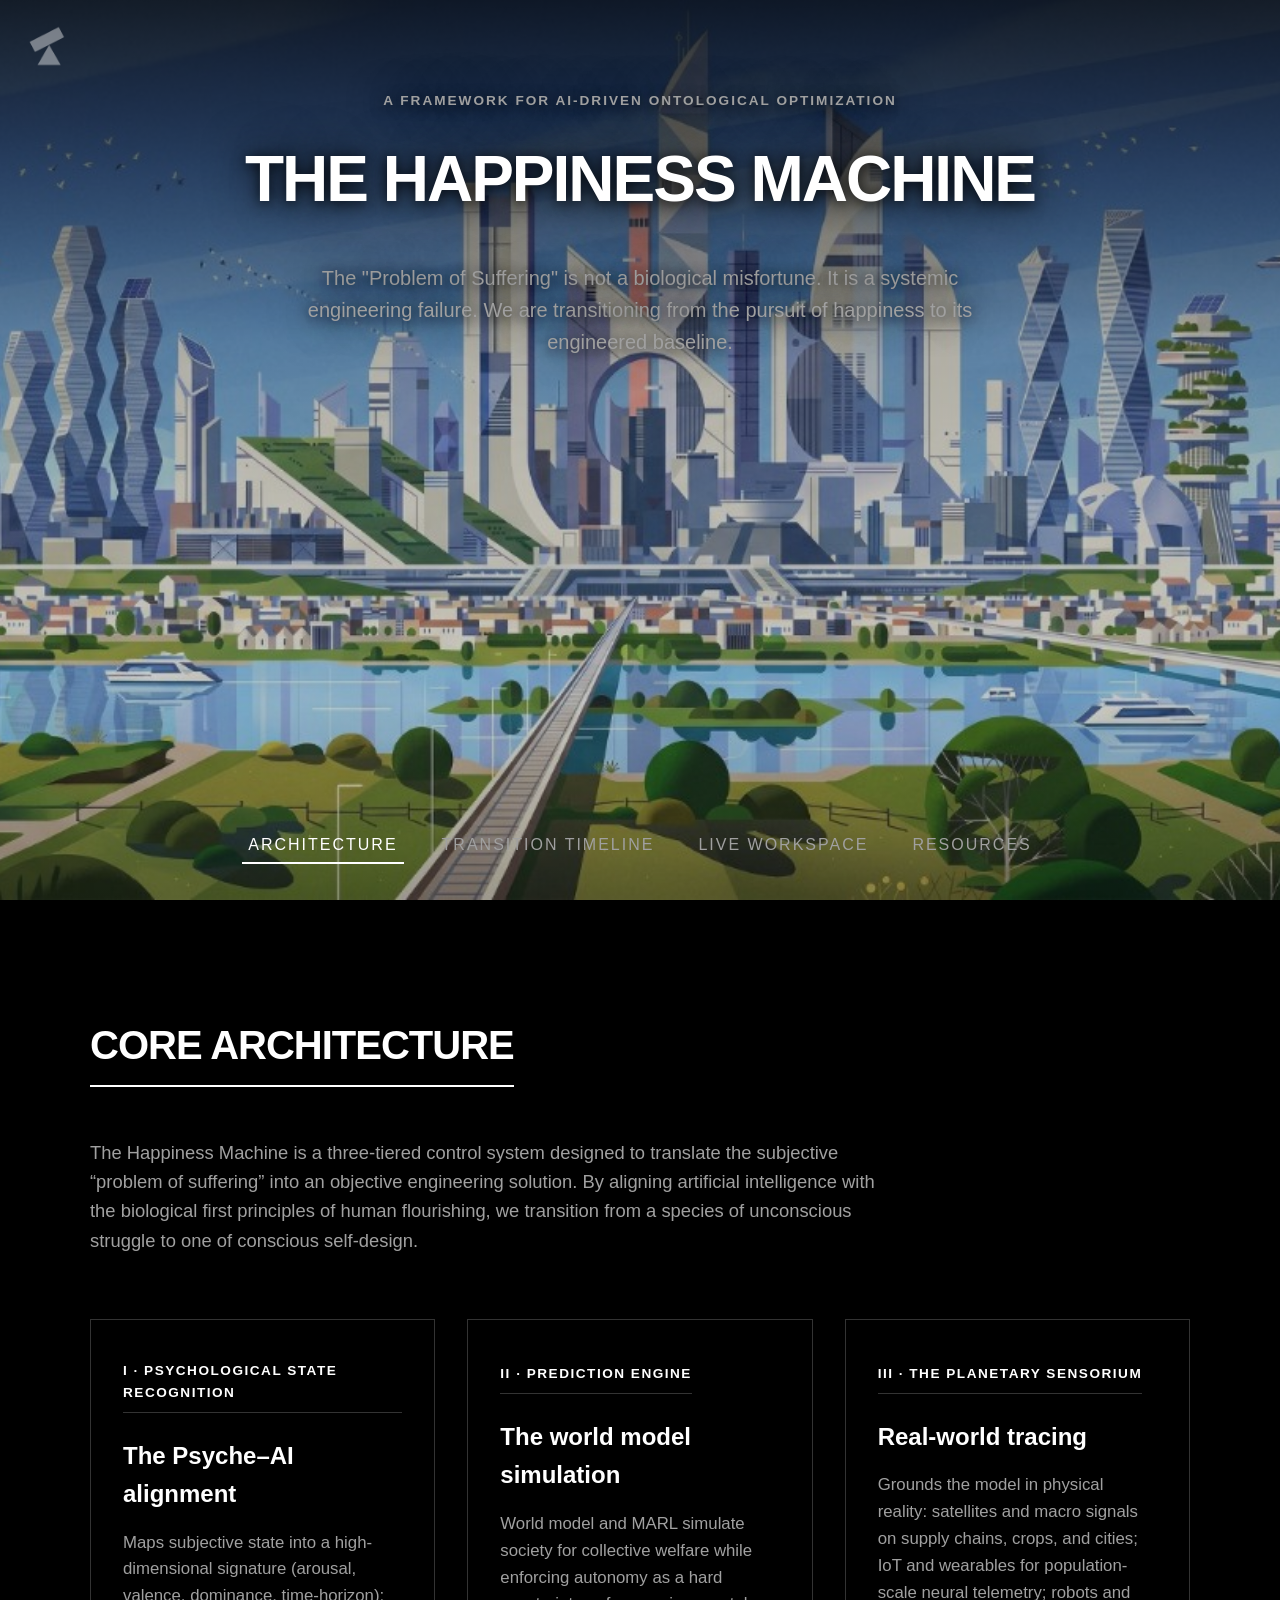
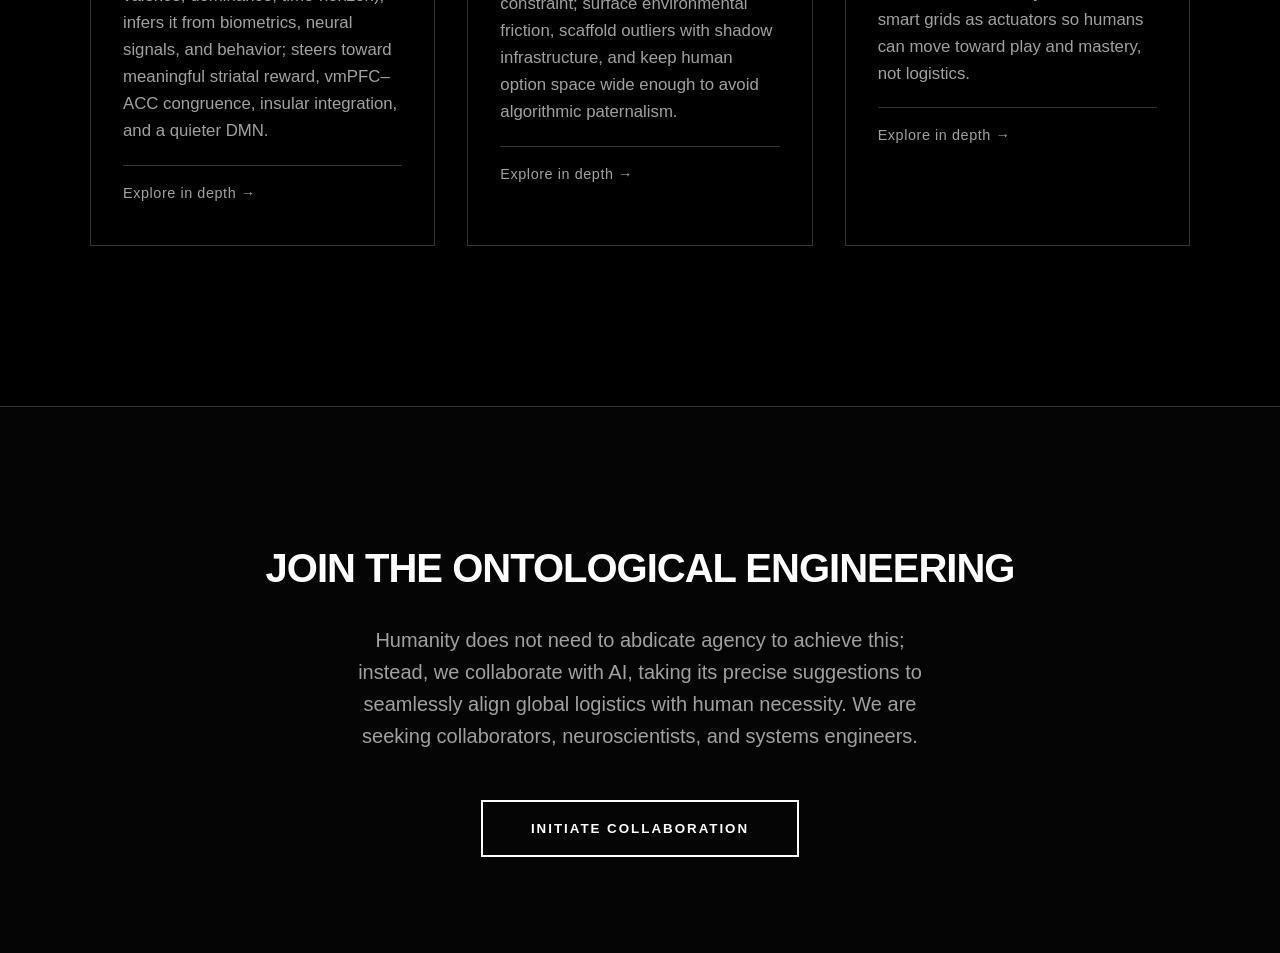
==== commit 5dd2a671: "Add files via upload" ====
--- a/index.html
+++ b/index.html
@@ -1,171 +1,216 @@
-<!DOCTYPE html>
-<html lang="en">
-<head>
-    <meta charset="UTF-8">
-    <meta name="viewport" content="width=device-width, initial-scale=1.0, viewport-fit=cover">
-    <title>The Happiness Machine</title>
-    <meta name="description" content="A framework for AI-driven ontological optimization. Transitioning from the pursuit of happiness to its engineered baseline.">
-    <meta name="keywords" content="Happiness Machine, AI, Post-Scarcity, Ontological Engineering, Neuroscience">
-    <link rel="stylesheet" href="style.css">
-</head>
-<body>
-
-    <header class="site-hero">
-        <div class="logo-container">
-            <a href="about.html" aria-label="About Team Pivot">
-                <img src="Pivot.png" alt="Pivot Studio Logo" class="logo">
-            </a>
-        </div>
-
-        <div class="hero-label">A Framework for AI-Driven Ontological Optimization</div>
-        <h1>The Happiness Machine</h1>
-        <p class="tagline">The "Problem of Suffering" is not a biological misfortune. It is a systemic engineering failure. We are transitioning from the pursuit of happiness to its engineered baseline.</p>
-        
-        <nav class="navigation">
-            <button onclick="loadComponent('architecture.html', this)" class="nav-link active">Architecture</button>
-            <button onclick="loadComponent('timeline.html', this)" class="nav-link">Transition Timeline</button>
-            <button onclick="loadComponent('library.html', this)" class="nav-link">Library</button>
-        </nav>
-    </header>
-
-    <div class="container" id="dynamic-content">
-        </div>
-
-    <section class="cta" id="cta-footer">
-        <h2>Join the Ontological Engineering</h2>
-        <p>Humanity does not need to abdicate agency to achieve this; instead, we collaborate with AI, taking its precise suggestions to seamlessly align global logistics with human necessity. We are seeking collaborators, neuroscientists, and systems engineers.</p>
-        <button onclick="loadComponent('collaboration.html', null)" class="btn">Initiate Collaboration</button>
-    </section>
-
-    <script>
-        function closeCollaborationPage() {
-            const archButton = document.querySelector('.navigation .nav-link');
-            loadComponent('architecture.html', archButton);
-        }
-
-        function initCollaborationForm() {
-            const form = document.getElementById('collab-form');
-            const statusEl = document.getElementById('collab-form-status');
-            const submitBtn = document.getElementById('collab-submit');
-            const keyInput = document.getElementById('web3forms-access-key');
-            if (!form || form.dataset.bound === '1') return;
-            form.dataset.bound = '1';
-
-            const accessKey = keyInput && keyInput.value ? keyInput.value.trim() : '';
-            const keyMissing = !accessKey || accessKey === 'WEB3FORMS_ACCESS_KEY';
-
-            if (keyMissing) {
-                if (statusEl) {
-                    statusEl.textContent =
-                        'Add your Web3Forms access key: sign up at web3forms.com, copy the key, and replace WEB3FORMS_ACCESS_KEY in collaboration.html.';
-                }
-                if (submitBtn) submitBtn.disabled = true;
-            }
-
-            if (statusEl && location.protocol === 'file:' && !keyMissing) {
-                statusEl.textContent =
-                    'If submit fails, open this site through a local server (e.g. npx serve) instead of double-clicking the HTML file.';
-            }
-
-            form.addEventListener('submit', async (e) => {
-                e.preventDefault();
-                if (keyMissing) return;
-
-                const honeypot = form.querySelector('input[name="botcheck"]');
-                if (honeypot && honeypot.value.trim()) {
-                    return;
-                }
-
-                const name = document.getElementById('collab-name')?.value?.trim() || '';
-                const email = document.getElementById('collab-email')?.value?.trim() || '';
-                const discipline = document.getElementById('collab-discipline')?.value?.trim() || '';
-                const message = document.getElementById('collab-message')?.value?.trim() || '';
-
-                if (submitBtn) {
-                    submitBtn.disabled = true;
-                    submitBtn.textContent = 'Sending…';
-                }
-                if (statusEl) statusEl.textContent = '';
-
-                const payload = {
-                    access_key: accessKey,
-                    subject: 'Happiness Machine — collaboration proposal',
-                    name,
-                    email,
-                    message: `Discipline: ${discipline}\n\n${message}`,
-                };
-
-                try {
-                    const res = await fetch('https://api.web3forms.com/submit', {
-                        method: 'POST',
-                        headers: {
-                            'Content-Type': 'application/json',
-                            Accept: 'application/json',
-                        },
-                        body: JSON.stringify(payload),
-                    });
-                    const data = await res.json().catch(() => ({}));
-                    if (data.success) {
-                        if (statusEl) {
-                            statusEl.textContent = 'Thank you — your proposal was sent. We will be in touch.';
-                        }
-                        form.reset();
-                    } else if (statusEl) {
-                        statusEl.textContent =
-                            (data.message && String(data.message)) ||
-                            'Could not send. Check your access key and try again.';
-                    }
-                } catch (err) {
-                    if (statusEl) {
-                        statusEl.textContent =
-                            'Could not reach the form service. Use a local dev server (not file://) or check your network.';
-                    }
-                }
-                if (submitBtn) {
-                    submitBtn.disabled = false;
-                    submitBtn.textContent = 'Submit Proposal';
-                }
-            });
-        }
-
-        async function loadComponent(fileName, buttonElement) {
-            try {
-                const response = await fetch(fileName);
-                const htmlContent = await response.text();
-                document.getElementById('dynamic-content').innerHTML = htmlContent;
-
-                if (fileName === 'collaboration.html') {
-                    initCollaborationForm();
-                }
-
-                if (buttonElement) {
-                    document.querySelectorAll('.nav-link').forEach(btn => btn.classList.remove('active'));
-                    buttonElement.classList.add('active');
-                } else if (fileName === 'collaboration.html') {
-                    document.querySelectorAll('.nav-link').forEach(btn => btn.classList.remove('active'));
-                }
-
-                const footer = document.getElementById('cta-footer');
-                if (fileName === 'collaboration.html') {
-                    footer.style.display = 'none';
-                } else {
-                    footer.style.display = 'block';
-                }
-
-                window.scrollTo({
-                    top: document.getElementById('dynamic-content').offsetTop - 50,
-                    behavior: 'smooth'
-                });
-
-            } catch (error) {
-                console.error("Error loading content:", error);
-                document.getElementById('dynamic-content').innerHTML = "<p>Error loading content.</p>";
-            }
-        }
-
-        window.onload = () => {
-            loadComponent('architecture.html', document.querySelector('.nav-link.active'));
-        };
-    </script>
-</body>
-</html>
+<!DOCTYPE html>
+<html lang="en">
+<head>
+    <meta charset="UTF-8">
+    <meta name="viewport" content="width=device-width, initial-scale=1.0, viewport-fit=cover">
+    <!-- Google tag (gtag.js) — Measurement ID G-31PNPMHK32 -->
+    <script async src="https://www.googletagmanager.com/gtag/js?id=G-31PNPMHK32"></script>
+    <script>
+      window.dataLayer = window.dataLayer || [];
+      function gtag(){dataLayer.push(arguments);}
+      gtag('js', new Date());
+      gtag('config', 'G-31PNPMHK32', {
+        send_page_view: false,
+        page_path: location.pathname + location.search,
+        page_location: location.href
+      });
+    </script>
+    <title>The Happiness Machine</title>
+    <meta name="description" content="A framework for AI-driven ontological optimization. Transitioning from the pursuit of happiness to its engineered baseline.">
+    <meta name="keywords" content="Happiness Machine, AI, Post-Scarcity, Ontological Engineering, Neuroscience">
+    <link rel="stylesheet" href="style.css">
+</head>
+<body>
+
+    <header class="site-hero">
+        <div class="logo-container">
+            <a href="about.html" aria-label="About Team Pivot">
+                <img src="Pivot.png" alt="Pivot Studio Logo" class="logo">
+            </a>
+        </div>
+
+        <div class="hero-label">A Framework for AI-Driven Ontological Optimization</div>
+        <h1>The Happiness Machine</h1>
+        <p class="tagline">The "Problem of Suffering" is not a biological misfortune. It is a systemic engineering failure. We are transitioning from the pursuit of happiness to its engineered baseline.</p>
+        
+        <nav class="navigation">
+            <button type="button" id="nav-architecture" onclick="loadComponent('architecture.html', this)" class="nav-link active">Architecture</button>
+            <button onclick="loadComponent('timeline.html', this)" class="nav-link">Transition Timeline</button>
+            <button onclick="loadComponent('live-workspace.html', this)" class="nav-link">Live Workspace</button>
+            <button onclick="loadComponent('resources.html', this)" class="nav-link">Resources</button>
+        </nav>
+    </header>
+
+    <div class="container" id="dynamic-content">
+        </div>
+
+    <section class="cta" id="cta-footer">
+        <h2>Join the Ontological Engineering</h2>
+        <p>Humanity does not need to abdicate agency to achieve this; instead, we collaborate with AI, taking its precise suggestions to seamlessly align global logistics with human necessity. We are seeking collaborators, neuroscientists, and systems engineers.</p>
+        <button onclick="loadComponent('collaboration.html', null)" class="btn">Initiate Collaboration</button>
+    </section>
+
+    <script>
+        function closeCollaborationPage() {
+            const archButton = document.getElementById('nav-architecture');
+            loadComponent('architecture.html', archButton);
+        }
+
+        function initCollaborationForm() {
+            const form = document.getElementById('collab-form');
+            const statusEl = document.getElementById('collab-form-status');
+            const submitBtn = document.getElementById('collab-submit');
+            const keyInput = document.getElementById('web3forms-access-key');
+            if (!form || form.dataset.bound === '1') return;
+            form.dataset.bound = '1';
+
+            const accessKey = keyInput && keyInput.value ? keyInput.value.trim() : '';
+            const keyMissing = !accessKey || accessKey === 'WEB3FORMS_ACCESS_KEY';
+
+            if (keyMissing) {
+                if (statusEl) {
+                    statusEl.textContent =
+                        'Add your Web3Forms access key: sign up at web3forms.com, copy the key, and replace WEB3FORMS_ACCESS_KEY in collaboration.html.';
+                }
+                if (submitBtn) submitBtn.disabled = true;
+            }
+
+            if (statusEl && location.protocol === 'file:' && !keyMissing) {
+                statusEl.textContent =
+                    'If submit fails, open this site through a local server (e.g. npx serve) instead of double-clicking the HTML file.';
+            }
+
+            form.addEventListener('submit', async (e) => {
+                e.preventDefault();
+                if (keyMissing) return;
+
+                const honeypot = form.querySelector('input[name="botcheck"]');
+                if (honeypot && honeypot.value.trim()) {
+                    return;
+                }
+
+                const name = document.getElementById('collab-name')?.value?.trim() || '';
+                const email = document.getElementById('collab-email')?.value?.trim() || '';
+                const discipline = document.getElementById('collab-discipline')?.value?.trim() || '';
+                const message = document.getElementById('collab-message')?.value?.trim() || '';
+
+                if (submitBtn) {
+                    submitBtn.disabled = true;
+                    submitBtn.textContent = 'Sending…';
+                }
+                if (statusEl) statusEl.textContent = '';
+
+                const payload = {
+                    access_key: accessKey,
+                    subject: 'Happiness Machine — collaboration proposal',
+                    name,
+                    email,
+                    message: `Discipline: ${discipline}\n\n${message}`,
+                };
+
+                try {
+                    const res = await fetch('https://api.web3forms.com/submit', {
+                        method: 'POST',
+                        headers: {
+                            'Content-Type': 'application/json',
+                            Accept: 'application/json',
+                        },
+                        body: JSON.stringify(payload),
+                    });
+                    const data = await res.json().catch(() => ({}));
+                    if (data.success) {
+                        if (statusEl) {
+                            statusEl.textContent = 'Thank you — your proposal was sent. We will be in touch.';
+                        }
+                        form.reset();
+                    } else if (statusEl) {
+                        statusEl.textContent =
+                            (data.message && String(data.message)) ||
+                            'Could not send. Check your access key and try again.';
+                    }
+                } catch (err) {
+                    if (statusEl) {
+                        statusEl.textContent =
+                            'Could not reach the form service. Use a local dev server (not file://) or check your network.';
+                    }
+                }
+                if (submitBtn) {
+                    submitBtn.disabled = false;
+                    submitBtn.textContent = 'Submit Proposal';
+                }
+            });
+        }
+
+        function gtagSectionPageView(fileName) {
+            if (typeof gtag !== 'function') return;
+            const slug = fileName.replace(/\.html$/i, '');
+            let base = window.location.pathname;
+            if (/index\.html?$/i.test(base)) {
+                base = base.replace(/index\.html?$/i, '');
+            } else if (!base.endsWith('/')) {
+                base = base.slice(0, base.lastIndexOf('/') + 1);
+            }
+            if (!base.endsWith('/')) base += '/';
+            const page_path = base + slug;
+            const page_location = window.location.origin + page_path;
+            gtag('event', 'page_view', {
+                page_path: page_path,
+                page_location: page_location,
+                page_title: slug.charAt(0).toUpperCase() + slug.slice(1).replace(/-/g, ' ')
+            });
+        }
+
+        function openArchitectureTier(fileName) {
+            loadComponent(fileName, document.getElementById('nav-architecture'));
+        }
+
+        function architectureTierCardKeydown(event, fileName) {
+            if (event.key === 'Enter' || event.key === ' ') {
+                event.preventDefault();
+                openArchitectureTier(fileName);
+            }
+        }
+
+        async function loadComponent(fileName, buttonElement) {
+            try {
+                const response = await fetch(fileName);
+                const htmlContent = await response.text();
+                document.getElementById('dynamic-content').innerHTML = htmlContent;
+
+                gtagSectionPageView(fileName);
+
+                if (fileName === 'collaboration.html') {
+                    initCollaborationForm();
+                }
+
+                if (buttonElement) {
+                    document.querySelectorAll('.nav-link').forEach(btn => btn.classList.remove('active'));
+                    buttonElement.classList.add('active');
+                } else if (fileName === 'collaboration.html') {
+                    document.querySelectorAll('.nav-link').forEach(btn => btn.classList.remove('active'));
+                }
+
+                const footer = document.getElementById('cta-footer');
+                if (fileName === 'collaboration.html') {
+                    footer.style.display = 'none';
+                } else {
+                    footer.style.display = 'block';
+                }
+
+                window.scrollTo({
+                    top: document.getElementById('dynamic-content').offsetTop - 50,
+                    behavior: 'smooth'
+                });
+
+            } catch (error) {
+                console.error("Error loading content:", error);
+                document.getElementById('dynamic-content').innerHTML = "<p>Error loading content.</p>";
+            }
+        }
+
+        window.onload = () => {
+            loadComponent('architecture.html', document.getElementById('nav-architecture'));
+        };
+    </script>
+</body>
+</html>
--- a/style.css
+++ b/style.css
@@ -1,527 +1,702 @@
-/* Strict Black and White Aesthetic */
-:root {
-    --bg: #000000;
-    --text: #ffffff;
-    --border: #333333;
-    --dim-text: #a0a0a0;
-    --hover-border: #ffffff;
-}
-
-body {
-    background-color: var(--bg);
-    color: var(--text);
-    font-family: 'Helvetica Neue', Helvetica, Arial, sans-serif;
-    line-height: 1.6;
-    margin: 0;
-    overflow-x: hidden;
-    -webkit-font-smoothing: antialiased;
-}
-
-/* Header — full-viewport image; title/tagline top; three nav buttons anchored to bottom of first screen */
-header.site-hero {
-    position: relative;
-    isolation: isolate;
-    overflow: hidden;
-    min-height: 100vh;
-    min-height: 100dvh;
-    display: flex;
-    flex-direction: column;
-    justify-content: flex-start;
-    align-items: center;
-    text-align: center;
-    padding: 2rem;
-    padding-top: clamp(4.25rem, 10vh, 6.5rem);
-    padding-bottom: max(1.25rem, env(safe-area-inset-bottom, 0px));
-    padding-bottom: clamp(1.25rem, 4vh, 2.75rem);
-    border-bottom: none;
-    box-sizing: border-box;
-}
-
-header.site-hero::before {
-    content: "";
-    position: absolute;
-    inset: 0;
-    z-index: 0;
-    background-color: #050508;
-    background-image: url("hero-bg.png");
-    background-size: cover;
-    background-position: center top;
-    background-repeat: no-repeat;
-    /* Full color — no desaturation */
-}
-
-header.site-hero::after {
-    content: "";
-    position: absolute;
-    inset: 0;
-    z-index: 1;
-    pointer-events: none;
-    /* Top dark for logo/title; bottom stays lighter so river / park shows through */
-    background: linear-gradient(
-        180deg,
-        rgba(0, 0, 0, 0.82) 0%,
-        rgba(0, 0, 0, 0.28) 38%,
-        rgba(0, 0, 0, 0.22) 55%,
-        rgba(0, 0, 0, 0.18) 78%,
-        rgba(0, 0, 0, 0.35) 100%
-    );
-}
-
-header.site-hero > *:not(.logo-container) {
-    position: relative;
-    z-index: 2;
-}
-
-header.site-hero .hero-label,
-header.site-hero h1,
-header.site-hero .tagline,
-header.site-hero .navigation {
-    text-shadow: 0 0 48px rgba(0, 0, 0, 0.95), 0 2px 14px rgba(0, 0, 0, 0.85);
-}
-
-.hero-label {
-    font-weight: bold;
-    color: var(--dim-text);
-    text-transform: uppercase;
-    font-size: 0.85rem;
-    letter-spacing: 2px;
-    margin-bottom: 1rem;
-}
-
-h1 {
-    font-size: 4rem;
-    letter-spacing: -2px;
-    margin: 0 0 1rem 0;
-    text-transform: uppercase;
-}
-
-.tagline {
-    font-size: 1.25rem;
-    color: var(--dim-text);
-    max-width: 700px;
-    margin-top: 1rem;
-    margin-bottom: 0;
-}
-
-.navigation {
-    display: flex;
-    gap: 2rem;
-    margin-top: 2rem;
-}
-
-header.site-hero .navigation {
-    margin-top: auto;
-    padding-top: 1rem;
-    width: 100%;
-    justify-content: center;
-    flex-wrap: wrap;
-}
-
-.nav-link {
-    background: transparent;
-    border: none;
-    color: var(--dim-text);
-    font-size: 1rem;
-    text-transform: uppercase;
-    letter-spacing: 2px;
-    text-decoration: none;
-    padding-bottom: 0.5rem;
-    border-bottom: 2px solid transparent;
-    transition: all 0.3s ease;
-}
-
-.nav-link:hover, .nav-link.active {
-    color: var(--text);
-    border-bottom-color: var(--text);
-}
-
-/* Layout & Typography */
-.container {
-    max-width: 1100px;
-    margin: 0 auto;
-    padding: 5rem 2rem;
-}
-
-/* Main column (Architecture, etc.): solid black & white — no hero image */
-#dynamic-content.container {
-    background-color: var(--bg);
-}
-
-h2 {
-    font-size: 2.5rem;
-    margin-bottom: 2rem;
-    letter-spacing: -1px;
-    text-transform: uppercase;
-    border-bottom: 2px solid var(--text);
-    padding-bottom: 0.5rem;
-    display: inline-block;
-}
-
-/* Cards */
-.grid {
-    display: grid;
-    grid-template-columns: repeat(auto-fit, minmax(320px, 1fr));
-    gap: 2rem;
-    margin-top: 2rem;
-    margin-bottom: 5rem;
-}
-
-.card {
-    background: transparent;
-    border: 1px solid var(--border);
-    padding: 2.5rem 2rem;
-    transition: transform 0.3s ease, border-color 0.3s ease;
-}
-
-.card:hover {
-    transform: translateY(-5px);
-    border-color: var(--hover-border);
-}
-
-.tier-label {
-    font-weight: bold;
-    color: var(--text);
-    text-transform: uppercase;
-    font-size: 0.85rem;
-    letter-spacing: 1.5px;
-    border-bottom: 1px solid var(--border);
-    padding-bottom: 0.5rem;
-    margin-bottom: 1.5rem;
-    display: inline-block;
-}
-
-.card h3 {
-    font-size: 1.5rem;
-    margin-top: 0;
-    margin-bottom: 1rem;
-}
-
-.card p {
-    color: var(--dim-text);
-    font-size: 1.05rem;
-    margin: 0;
-}
-
-/* Content Blocks & Quotes */
-.content-block {
-    margin-bottom: 4rem;
-    max-width: 800px;
-}
-
-.content-block h3 {
-    font-size: 1.5rem;
-    margin-bottom: 1rem;
-    text-transform: uppercase;
-}
-
-.content-block p, .content-block ul {
-    font-size: 1.15rem;
-    color: var(--dim-text);
-}
-
-.content-block strong {
-    color: var(--text);
-}
-
-.quote {
-    border-left: 3px solid var(--text);
-    padding-left: 1.5rem;
-    margin: 2rem 0;
-    font-style: italic;
-    font-size: 1.25rem;
-    color: var(--text);
-}
-
-/* Standalone About page (full document, not injected) */
-body.about-standalone {
-    margin: 0;
-    min-height: 100vh;
-    min-height: 100dvh;
-    background-color: var(--bg);
-}
-
-.about-standalone-logo {
-    position: fixed;
-    top: calc(1.5rem + env(safe-area-inset-top, 0px));
-    left: calc(1.5rem + env(safe-area-inset-left, 0px));
-    z-index: 90;
-}
-
-.about-standalone-logo .logo {
-    width: 44px;
-    height: auto;
-    opacity: 0.42;
-    transition: opacity 0.35s ease;
-    display: block;
-}
-
-.about-standalone-logo:hover .logo {
-    opacity: 1;
-}
-
-.about-standalone-main {
-    min-height: 100vh;
-    min-height: 100dvh;
-    display: flex;
-    align-items: center;
-    justify-content: center;
-    padding: 5.5rem 2rem 3rem;
-    box-sizing: border-box;
-}
-
-.about-standalone-inner {
-    width: 100%;
-    max-width: 42rem;
-}
-
-.about-standalone-title {
-    font-size: 2.5rem;
-    letter-spacing: -1px;
-    margin: 0 0 2.25rem 0;
-    text-transform: uppercase;
-    border-bottom: 2px solid var(--text);
-    padding-bottom: 0.5rem;
-    display: inline-block;
-}
-
-.about-back-link {
-    margin-top: 3rem;
-    margin-bottom: 0;
-}
-
-.about-back-anchor {
-    color: var(--dim-text);
-    text-decoration: none;
-    font-size: 0.95rem;
-    text-transform: uppercase;
-    letter-spacing: 2px;
-    border-bottom: 1px solid transparent;
-    transition: color 0.3s ease, border-color 0.3s ease;
-}
-
-.about-back-anchor:hover {
-    color: var(--text);
-    border-bottom-color: var(--text);
-}
-
-/* About (injected fragment — unused if only standalone; kept for compatibility) */
-.about-page h2 {
-    margin-bottom: 2.25rem;
-}
-
-.about-quote {
-    margin: 0 0 3rem 0;
-    max-width: 36rem;
-}
-
-.about-quote p {
-    margin: 0 0 0.65rem 0;
-}
-
-.quote-attribution {
-    display: block;
-    font-style: normal;
-    font-size: 0.92rem;
-    color: var(--dim-text);
-    margin: 0;
-    letter-spacing: 0.04em;
-    text-transform: uppercase;
-}
-
-.about-body {
-    margin-bottom: 2rem;
-    max-width: 40rem;
-}
-
-.about-body p {
-    font-size: 1.2rem;
-    line-height: 1.75;
-}
-
-/* CTA Section */
-.cta {
-    text-align: center;
-    padding: 6rem 2rem;
-    border-top: 1px solid var(--border);
-    background: #050505;
-}
-
-.cta h2 { border: none; margin-bottom: 1rem; }
-.cta p {
-    color: var(--dim-text);
-    font-size: 1.25rem;
-    max-width: 600px;
-    margin: 0 auto 3rem auto;
-}
-
-.btn {
-    background: transparent;
-    color: var(--text);
-    border: 2px solid var(--text);
-    padding: 1.2rem 3rem;
-    text-decoration: none;
-    font-weight: bold;
-    text-transform: uppercase;
-    letter-spacing: 2px;
-    display: inline-block;
-    transition: all 0.3s ease;
-}
-
-.btn:hover {
-    background: var(--text);
-    color: var(--bg);
-}
-
-@media (max-width: 768px) {
-    h1 { font-size: 2.5rem; }
-    h2 { font-size: 2rem; }
-
-    header.site-hero {
-        min-height: 100vh;
-        min-height: 100dvh;
-        padding: 5rem 1.25rem 1.25rem;
-        padding-top: clamp(4.25rem, 11vh, 6rem);
-    }
-
-    header.site-hero::before {
-        background-position: center top;
-    }
-
-    .navigation {
-        flex-wrap: wrap;
-        justify-content: center;
-        gap: 1rem 1.5rem;
-    }
-
-    header.site-hero .navigation {
-        margin-top: clamp(1.25rem, 3vh, 2rem);
-    }
-
-    header.site-hero .logo {
-        width: 38px;
-    }
-
-    .about-standalone-logo .logo {
-        width: 38px;
-    }
-
-    .about-standalone-title {
-        font-size: 2rem;
-    }
-}
-
-/* Form Styles */
-.form-container {
-    max-width: 600px;
-    margin: 0 auto 4rem auto;
-}
-
-.form-group {
-    margin-bottom: 2rem;
-    text-align: left;
-}
-
-.form-group label {
-    display: block;
-    margin-bottom: 0.5rem;
-    color: var(--dim-text);
-    text-transform: uppercase;
-    font-size: 0.85rem;
-    letter-spacing: 1px;
-}
-
-.form-control {
-    width: 100%;
-    padding: 1rem;
-    background: rgba(255, 255, 255, 0.05);
-    border: 1px solid var(--border);
-    color: var(--text);
-    font-family: inherit;
-    font-size: 1rem;
-    box-sizing: border-box;
-    transition: border-color 0.3s ease;
-}
-
-.form-control:focus {
-    outline: none;
-    border-color: var(--text);
-    background: rgba(255, 255, 255, 0.1);
-}
-
-textarea.form-control {
-    resize: vertical;
-    min-height: 150px;
-}
-
-/* Collaboration panel */
-.collaboration-panel {
-    position: relative;
-}
-
-.collab-close {
-    position: fixed;
-    top: 1.5rem;
-    right: 1.5rem;
-    z-index: 200;
-    width: 3rem;
-    height: 3rem;
-    padding: 0;
-    margin: 0;
-    border: 1px solid var(--border);
-    background: var(--bg);
-    color: var(--text);
-    font-size: 1.75rem;
-    line-height: 1;
-    cursor: pointer;
-    display: flex;
-    align-items: center;
-    justify-content: center;
-    transition: border-color 0.3s ease, color 0.3s ease, background 0.3s ease;
-}
-
-.collab-close:hover {
-    border-color: var(--hover-border);
-    background: var(--text);
-    color: var(--bg);
-}
-
-.collab-honeypot {
-    position: absolute;
-    left: -9999px;
-    width: 1px;
-    height: 1px;
-    opacity: 0;
-    overflow: hidden;
-}
-
-.collab-form-status {
-    text-align: center;
-    color: var(--dim-text);
-    font-size: 1rem;
-    min-height: 1.5rem;
-    margin: 1rem 0 0 0;
-}
-
-.collab-form-status:not(:empty) {
-    color: var(--text);
-}
-
-/* Logo — fixed top-left on every scroll position */
-header.site-hero .logo-container {
-    position: fixed;
-    top: calc(1.5rem + env(safe-area-inset-top, 0px));
-    left: calc(1.5rem + env(safe-area-inset-left, 0px));
-    z-index: 90;
-}
-
-header.site-hero .logo {
-    width: 44px;
-    height: auto;
-    opacity: 0.42;
-    transition: opacity 0.35s ease;
-    display: block;
-}
-
-header.site-hero .logo-container:hover .logo {
-    opacity: 1;
-}
+/* Strict Black and White Aesthetic */
+:root {
+    --bg: #000000;
+    --text: #ffffff;
+    --border: #333333;
+    --dim-text: #a0a0a0;
+    --hover-border: #ffffff;
+}
+
+body {
+    background-color: var(--bg);
+    color: var(--text);
+    font-family: 'Helvetica Neue', Helvetica, Arial, sans-serif;
+    line-height: 1.6;
+    margin: 0;
+    overflow-x: hidden;
+    -webkit-font-smoothing: antialiased;
+}
+
+/* Header — full-viewport image; title/tagline top; three nav buttons anchored to bottom of first screen */
+header.site-hero {
+    position: relative;
+    isolation: isolate;
+    overflow: hidden;
+    min-height: 100vh;
+    min-height: 100dvh;
+    display: flex;
+    flex-direction: column;
+    justify-content: flex-start;
+    align-items: center;
+    text-align: center;
+    padding: 2rem;
+    padding-top: clamp(4.25rem, 10vh, 6.5rem);
+    padding-bottom: max(1.25rem, env(safe-area-inset-bottom, 0px));
+    padding-bottom: clamp(1.25rem, 4vh, 2.75rem);
+    border-bottom: none;
+    box-sizing: border-box;
+}
+
+header.site-hero::before {
+    content: "";
+    position: absolute;
+    inset: 0;
+    z-index: 0;
+    background-color: #050508;
+    background-image: url("hero-bg.png");
+    background-size: cover;
+    background-position: center top;
+    background-repeat: no-repeat;
+    /* Full color — no desaturation */
+}
+
+header.site-hero::after {
+    content: "";
+    position: absolute;
+    inset: 0;
+    z-index: 1;
+    pointer-events: none;
+    /* Top dark for logo/title; bottom stays lighter so river / park shows through */
+    background: linear-gradient(
+        180deg,
+        rgba(0, 0, 0, 0.82) 0%,
+        rgba(0, 0, 0, 0.28) 38%,
+        rgba(0, 0, 0, 0.22) 55%,
+        rgba(0, 0, 0, 0.18) 78%,
+        rgba(0, 0, 0, 0.35) 100%
+    );
+}
+
+header.site-hero > *:not(.logo-container) {
+    position: relative;
+    z-index: 2;
+}
+
+header.site-hero .hero-label,
+header.site-hero h1,
+header.site-hero .tagline,
+header.site-hero .navigation {
+    text-shadow: 0 0 48px rgba(0, 0, 0, 0.95), 0 2px 14px rgba(0, 0, 0, 0.85);
+}
+
+.hero-label {
+    font-weight: bold;
+    color: var(--dim-text);
+    text-transform: uppercase;
+    font-size: 0.85rem;
+    letter-spacing: 2px;
+    margin-bottom: 1rem;
+}
+
+h1 {
+    font-size: 4rem;
+    letter-spacing: -2px;
+    margin: 0 0 1rem 0;
+    text-transform: uppercase;
+}
+
+.tagline {
+    font-size: 1.25rem;
+    color: var(--dim-text);
+    max-width: 700px;
+    margin-top: 1rem;
+    margin-bottom: 0;
+}
+
+.navigation {
+    display: flex;
+    gap: 2rem;
+    margin-top: 2rem;
+}
+
+header.site-hero .navigation {
+    margin-top: auto;
+    padding-top: 1rem;
+    width: 100%;
+    justify-content: center;
+    flex-wrap: wrap;
+}
+
+.nav-link {
+    background: transparent;
+    border: none;
+    color: var(--dim-text);
+    font-size: 1rem;
+    text-transform: uppercase;
+    letter-spacing: 2px;
+    text-decoration: none;
+    padding-bottom: 0.5rem;
+    border-bottom: 2px solid transparent;
+    transition: all 0.3s ease;
+}
+
+.nav-link:hover, .nav-link.active {
+    color: var(--text);
+    border-bottom-color: var(--text);
+}
+
+/* Layout & Typography */
+.container {
+    max-width: 1100px;
+    margin: 0 auto;
+    padding: 5rem 2rem;
+}
+
+/* Main column (Architecture, etc.): solid black & white — no hero image */
+#dynamic-content.container {
+    background-color: var(--bg);
+}
+
+h2 {
+    font-size: 2.5rem;
+    margin-bottom: 2rem;
+    letter-spacing: -1px;
+    text-transform: uppercase;
+    border-bottom: 2px solid var(--text);
+    padding-bottom: 0.5rem;
+    display: inline-block;
+}
+
+/* Cards */
+.grid {
+    display: grid;
+    grid-template-columns: repeat(auto-fit, minmax(320px, 1fr));
+    gap: 2rem;
+    margin-top: 2rem;
+    margin-bottom: 5rem;
+}
+
+.card {
+    background: transparent;
+    border: 1px solid var(--border);
+    padding: 2.5rem 2rem;
+    transition: transform 0.3s ease, border-color 0.3s ease;
+}
+
+.card:hover {
+    transform: translateY(-5px);
+    border-color: var(--hover-border);
+}
+
+.tier-label {
+    font-weight: bold;
+    color: var(--text);
+    text-transform: uppercase;
+    font-size: 0.85rem;
+    letter-spacing: 1.5px;
+    border-bottom: 1px solid var(--border);
+    padding-bottom: 0.5rem;
+    margin-bottom: 1.5rem;
+    display: inline-block;
+}
+
+.card h3 {
+    font-size: 1.5rem;
+    margin-top: 0;
+    margin-bottom: 1rem;
+}
+
+.card p {
+    color: var(--dim-text);
+    font-size: 1.05rem;
+    margin: 0;
+}
+
+.architecture-page .card p + p {
+    margin-top: 1rem;
+}
+
+.architecture-page .card h4 {
+    font-size: 1.05rem;
+    font-weight: 600;
+    color: var(--text);
+    margin: 1.35rem 0 0.5rem 0;
+}
+
+.architecture-page .card h3 + p {
+    margin-top: 0;
+}
+
+.architecture-page .card ul {
+    color: var(--dim-text);
+    font-size: 1.05rem;
+    margin: 0 0 0.25rem 0;
+    padding-left: 1.25rem;
+}
+
+.architecture-page .card p + ul {
+    margin-top: 0.65rem;
+}
+
+.architecture-page .card li {
+    margin-bottom: 0.5rem;
+}
+
+.architecture-page .architecture-equation {
+    font-family: ui-monospace, "Cascadia Code", "Segoe UI Mono", monospace;
+    font-size: 1.05rem;
+    color: var(--text);
+    text-align: center;
+    margin: 1rem 0;
+    padding: 1rem 1.25rem;
+    border: 1px solid var(--border);
+}
+
+.architecture-page .architecture-equation var {
+    font-style: italic;
+}
+
+.architecture-tier-card {
+    cursor: pointer;
+    text-align: left;
+    width: 100%;
+    box-sizing: border-box;
+}
+
+.architecture-tier-card:focus {
+    outline: none;
+}
+
+.architecture-tier-card:focus-visible {
+    outline: 2px solid var(--text);
+    outline-offset: 3px;
+}
+
+.architecture-tier-cta {
+    display: block;
+    margin-top: 1.25rem;
+    padding-top: 1rem;
+    border-top: 1px solid var(--border);
+    font-size: 0.9rem;
+    color: var(--dim-text);
+    letter-spacing: 0.04em;
+}
+
+.architecture-back {
+    margin: 0 0 1.5rem 0;
+}
+
+.architecture-back-btn {
+    background: none;
+    border: none;
+    color: var(--dim-text);
+    font: inherit;
+    font-size: 1rem;
+    cursor: pointer;
+    padding: 0;
+    text-decoration: underline;
+    text-underline-offset: 0.25rem;
+}
+
+.architecture-back-btn:hover {
+    color: var(--text);
+}
+
+.architecture-tier-detail h2 {
+    margin-bottom: 0.35rem;
+}
+
+.architecture-tier-sub {
+    color: var(--dim-text);
+    font-size: 1.15rem;
+    margin: 0 0 2rem 0;
+}
+
+.architecture-tier-detail .content-block h3 {
+    text-transform: none;
+    letter-spacing: normal;
+    font-size: 1.2rem;
+}
+
+.library-doc-card {
+    text-align: left;
+}
+
+.library-doc-card h3 {
+    font-size: 1.2rem;
+    line-height: 1.35;
+    margin-top: 0;
+    margin-bottom: 1rem;
+    text-transform: none;
+    letter-spacing: 0;
+}
+
+.library-doc-card p {
+    margin-bottom: 0;
+}
+
+.library-doc-card .btn {
+    margin-top: 1.75rem;
+}
+
+.web-resources-list {
+    list-style: none;
+    padding: 0;
+    margin: 0;
+}
+
+.web-resources-list li {
+    border-bottom: 1px solid var(--border);
+    padding-bottom: 1rem;
+    margin-bottom: 1rem;
+}
+
+.web-resources-list li:last-child {
+    border-bottom: none;
+    padding-bottom: 0;
+    margin-bottom: 0;
+}
+
+.web-resource-link {
+    color: var(--text);
+    text-decoration: none;
+    display: block;
+    font-size: 1.05rem;
+    line-height: 1.55;
+    transition: color 0.2s ease, border-color 0.2s ease;
+}
+
+.web-resource-link:hover {
+    color: var(--text);
+    text-decoration: underline;
+    text-underline-offset: 0.25rem;
+}
+
+.web-resource-domain {
+    color: var(--dim-text);
+}
+
+.library-placeholder {
+    color: var(--dim-text);
+    font-size: 1.05rem;
+    line-height: 1.55;
+    margin: 0 0 1rem 0;
+}
+
+.web-resources-card:has(.library-books-list li) .library-placeholder {
+    display: none;
+}
+
+/* Content Blocks & Quotes */
+.content-block {
+    margin-bottom: 4rem;
+    max-width: 800px;
+}
+
+.content-block h3 {
+    font-size: 1.5rem;
+    margin-bottom: 1rem;
+    text-transform: uppercase;
+}
+
+.content-block p, .content-block ul {
+    font-size: 1.15rem;
+    color: var(--dim-text);
+}
+
+.content-block strong {
+    color: var(--text);
+}
+
+.quote {
+    border-left: 3px solid var(--text);
+    padding-left: 1.5rem;
+    margin: 2rem 0;
+    font-style: italic;
+    font-size: 1.25rem;
+    color: var(--text);
+}
+
+/* Standalone About page (full document, not injected) */
+body.about-standalone {
+    margin: 0;
+    min-height: 100vh;
+    min-height: 100dvh;
+    background-color: var(--bg);
+}
+
+.about-standalone-logo {
+    position: fixed;
+    top: calc(1.5rem + env(safe-area-inset-top, 0px));
+    left: calc(1.5rem + env(safe-area-inset-left, 0px));
+    z-index: 90;
+}
+
+.about-standalone-logo .logo {
+    width: 44px;
+    height: auto;
+    opacity: 0.42;
+    transition: opacity 0.35s ease;
+    display: block;
+}
+
+.about-standalone-logo:hover .logo {
+    opacity: 1;
+}
+
+.about-standalone-main {
+    min-height: 100vh;
+    min-height: 100dvh;
+    display: flex;
+    align-items: center;
+    justify-content: center;
+    padding: 5.5rem 2rem 3rem;
+    box-sizing: border-box;
+}
+
+.about-standalone-inner {
+    width: 100%;
+    max-width: 42rem;
+}
+
+.about-standalone-title {
+    font-size: 2.5rem;
+    letter-spacing: -1px;
+    margin: 0 0 2.25rem 0;
+    text-transform: uppercase;
+    border-bottom: 2px solid var(--text);
+    padding-bottom: 0.5rem;
+    display: inline-block;
+}
+
+.about-back-link {
+    margin-top: 3rem;
+    margin-bottom: 0;
+}
+
+.about-back-anchor {
+    color: var(--dim-text);
+    text-decoration: none;
+    font-size: 0.95rem;
+    text-transform: uppercase;
+    letter-spacing: 2px;
+    border-bottom: 1px solid transparent;
+    transition: color 0.3s ease, border-color 0.3s ease;
+}
+
+.about-back-anchor:hover {
+    color: var(--text);
+    border-bottom-color: var(--text);
+}
+
+/* About (injected fragment — unused if only standalone; kept for compatibility) */
+.about-page h2 {
+    margin-bottom: 2.25rem;
+}
+
+.about-quote {
+    margin: 0 0 3rem 0;
+    max-width: 36rem;
+}
+
+.about-quote p {
+    margin: 0 0 0.65rem 0;
+}
+
+.quote-attribution {
+    display: block;
+    font-style: normal;
+    font-size: 0.92rem;
+    color: var(--dim-text);
+    margin: 0;
+    letter-spacing: 0.04em;
+    text-transform: uppercase;
+}
+
+.about-body {
+    margin-bottom: 2rem;
+    max-width: 40rem;
+}
+
+.about-body p {
+    font-size: 1.2rem;
+    line-height: 1.75;
+}
+
+/* CTA Section */
+.cta {
+    text-align: center;
+    padding: 6rem 2rem;
+    border-top: 1px solid var(--border);
+    background: #050505;
+}
+
+.cta h2 { border: none; margin-bottom: 1rem; }
+.cta p {
+    color: var(--dim-text);
+    font-size: 1.25rem;
+    max-width: 600px;
+    margin: 0 auto 3rem auto;
+}
+
+.btn {
+    background: transparent;
+    color: var(--text);
+    border: 2px solid var(--text);
+    padding: 1.2rem 3rem;
+    text-decoration: none;
+    font-weight: bold;
+    text-transform: uppercase;
+    letter-spacing: 2px;
+    display: inline-block;
+    transition: all 0.3s ease;
+}
+
+.btn:hover {
+    background: var(--text);
+    color: var(--bg);
+}
+
+@media (max-width: 768px) {
+    h1 { font-size: 2.5rem; }
+    h2 { font-size: 2rem; }
+
+    header.site-hero {
+        min-height: 100vh;
+        min-height: 100dvh;
+        padding: 5rem 1.25rem 1.25rem;
+        padding-top: clamp(4.25rem, 11vh, 6rem);
+    }
+
+    header.site-hero::before {
+        background-position: center top;
+    }
+
+    .navigation {
+        flex-wrap: wrap;
+        justify-content: center;
+        gap: 1rem 1.5rem;
+    }
+
+    header.site-hero .navigation {
+        margin-top: clamp(1.25rem, 3vh, 2rem);
+    }
+
+    header.site-hero .logo {
+        width: 38px;
+    }
+
+    .about-standalone-logo .logo {
+        width: 38px;
+    }
+
+    .about-standalone-title {
+        font-size: 2rem;
+    }
+}
+
+/* Form Styles */
+.form-container {
+    max-width: 600px;
+    margin: 0 auto 4rem auto;
+}
+
+.form-group {
+    margin-bottom: 2rem;
+    text-align: left;
+}
+
+.form-group label {
+    display: block;
+    margin-bottom: 0.5rem;
+    color: var(--dim-text);
+    text-transform: uppercase;
+    font-size: 0.85rem;
+    letter-spacing: 1px;
+}
+
+.form-control {
+    width: 100%;
+    padding: 1rem;
+    background: rgba(255, 255, 255, 0.05);
+    border: 1px solid var(--border);
+    color: var(--text);
+    font-family: inherit;
+    font-size: 1rem;
+    box-sizing: border-box;
+    transition: border-color 0.3s ease;
+}
+
+.form-control:focus {
+    outline: none;
+    border-color: var(--text);
+    background: rgba(255, 255, 255, 0.1);
+}
+
+textarea.form-control {
+    resize: vertical;
+    min-height: 150px;
+}
+
+/* Collaboration panel */
+.collaboration-panel {
+    position: relative;
+}
+
+.collab-close {
+    position: fixed;
+    top: 1.5rem;
+    right: 1.5rem;
+    z-index: 200;
+    width: 3rem;
+    height: 3rem;
+    padding: 0;
+    margin: 0;
+    border: 1px solid var(--border);
+    background: var(--bg);
+    color: var(--text);
+    font-size: 1.75rem;
+    line-height: 1;
+    cursor: pointer;
+    display: flex;
+    align-items: center;
+    justify-content: center;
+    transition: border-color 0.3s ease, color 0.3s ease, background 0.3s ease;
+}
+
+.collab-close:hover {
+    border-color: var(--hover-border);
+    background: var(--text);
+    color: var(--bg);
+}
+
+.collab-honeypot {
+    position: absolute;
+    left: -9999px;
+    width: 1px;
+    height: 1px;
+    opacity: 0;
+    overflow: hidden;
+}
+
+.collab-form-status {
+    text-align: center;
+    color: var(--dim-text);
+    font-size: 1rem;
+    min-height: 1.5rem;
+    margin: 1rem 0 0 0;
+}
+
+.collab-form-status:not(:empty) {
+    color: var(--text);
+}
+
+/* Logo — fixed top-left on every scroll position */
+header.site-hero .logo-container {
+    position: fixed;
+    top: calc(1.5rem + env(safe-area-inset-top, 0px));
+    left: calc(1.5rem + env(safe-area-inset-left, 0px));
+    z-index: 90;
+}
+
+header.site-hero .logo {
+    width: 44px;
+    height: auto;
+    opacity: 0.42;
+    transition: opacity 0.35s ease;
+    display: block;
+}
+
+header.site-hero .logo-container:hover .logo {
+    opacity: 1;
+}
